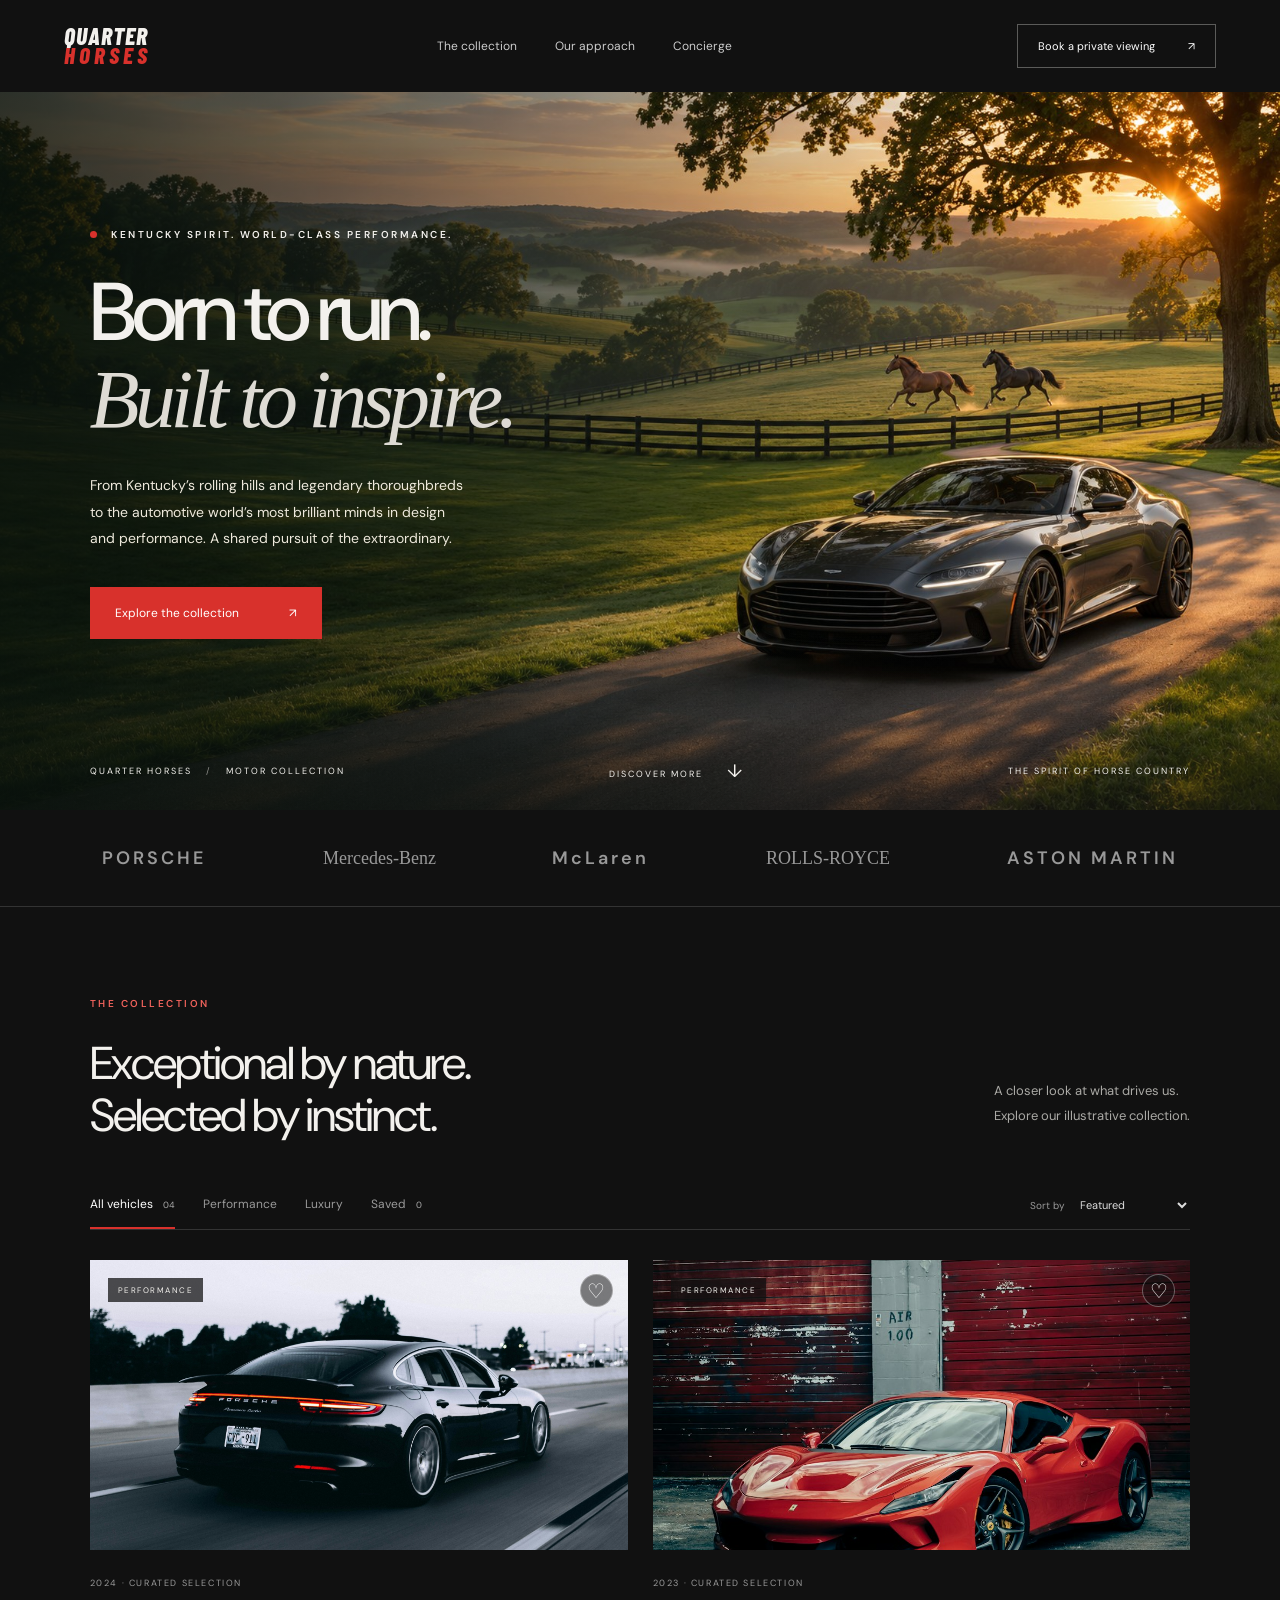
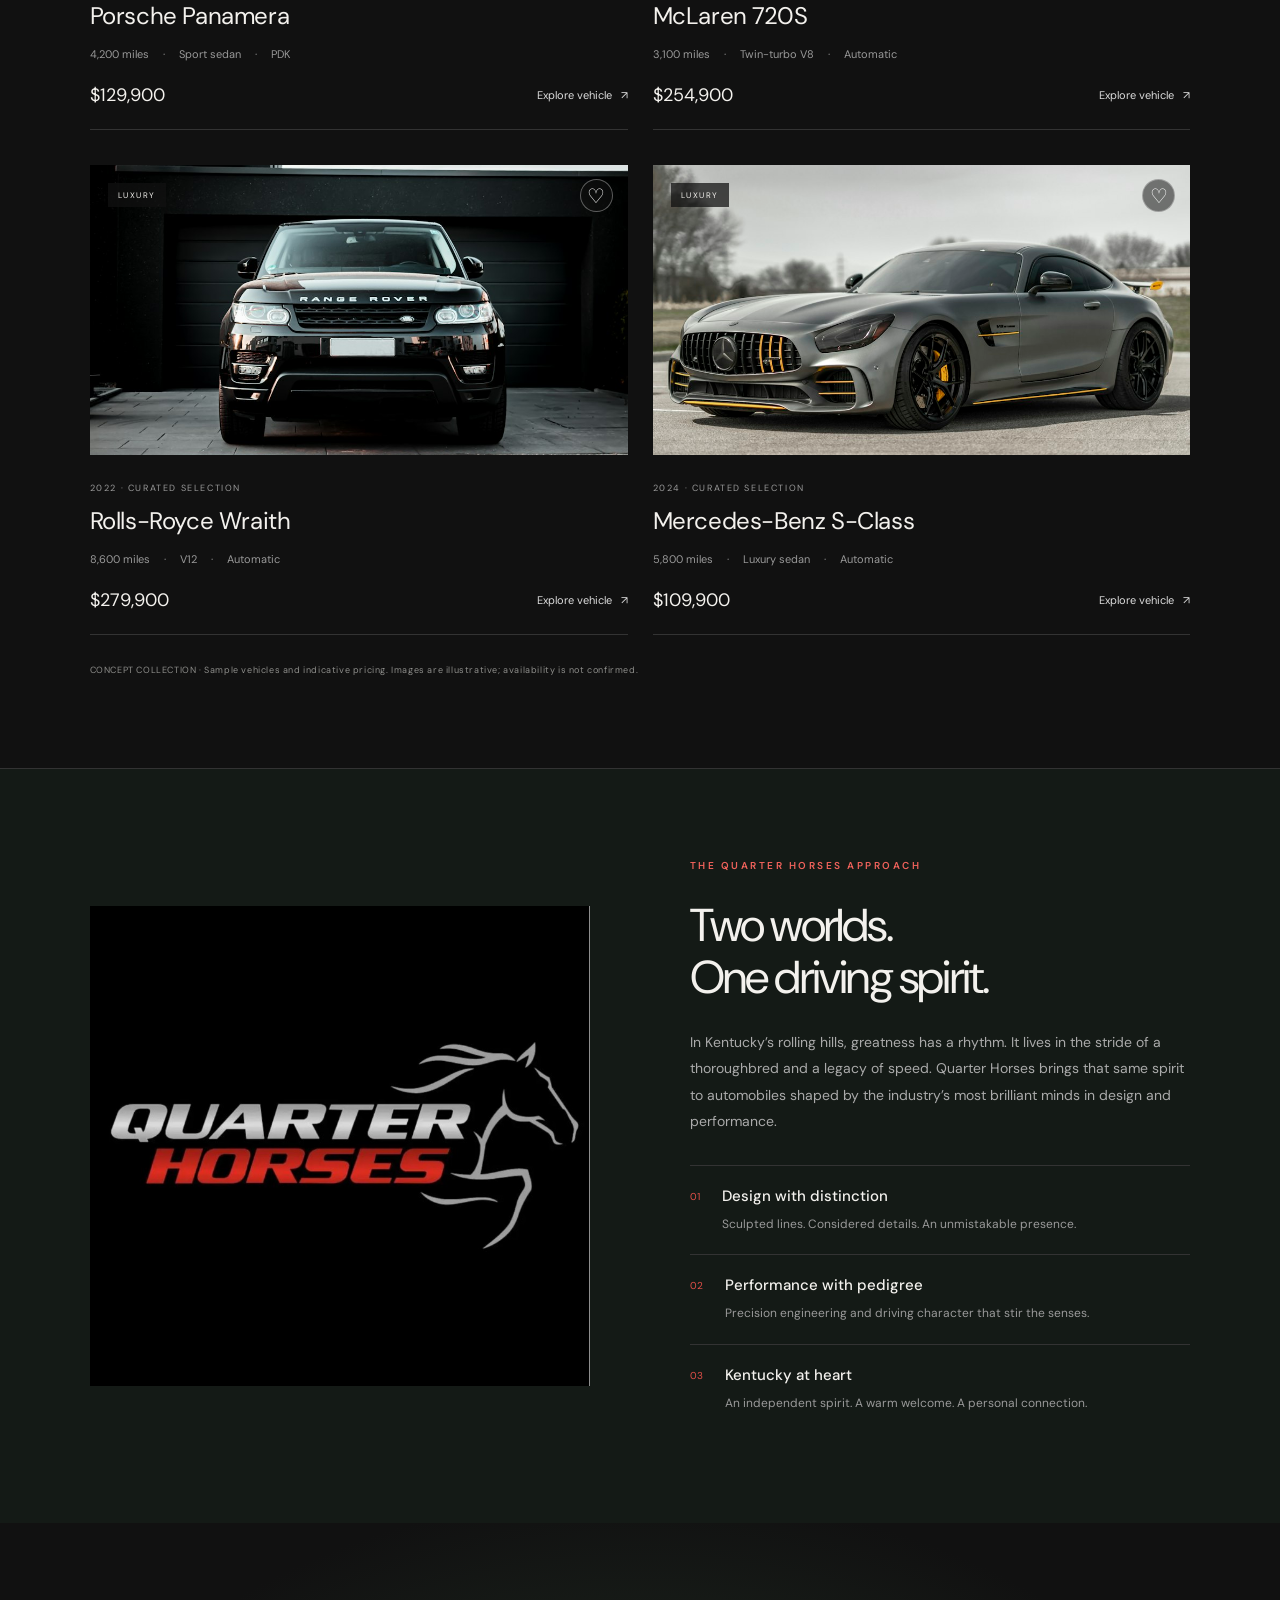
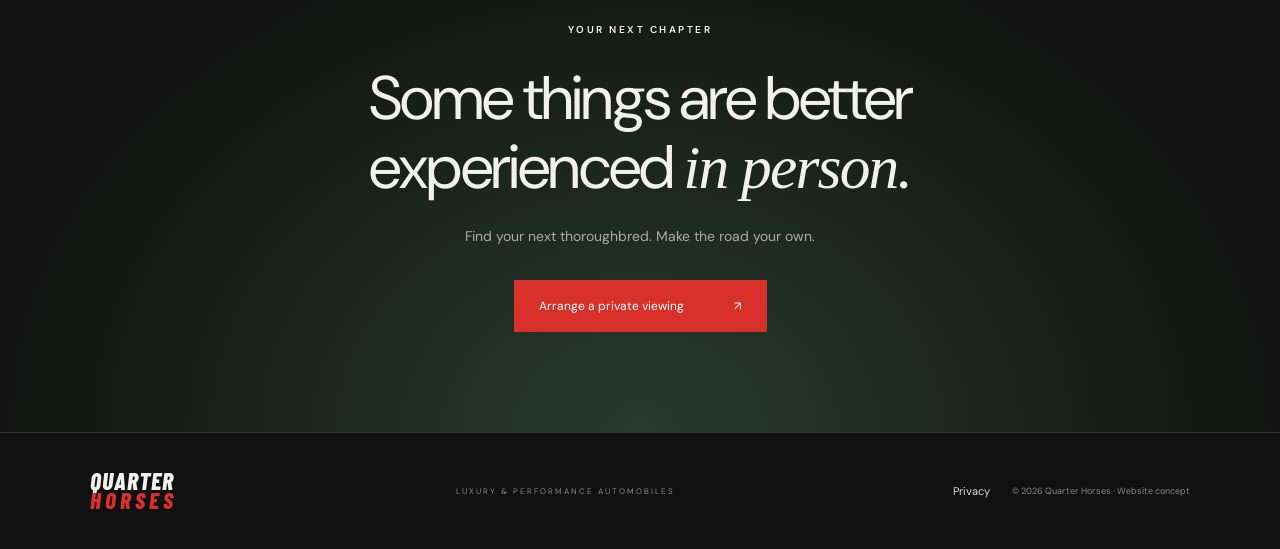
==== index.html @ e4b76f77 "Publish Kentucky-inspired Quarter Horses website" ====
<!doctype html><html lang="en"><head><meta charset="UTF-8"><meta name="viewport" content="width=device-width,initial-scale=1"><meta name="description" content="Quarter Horses. Kentucky spirit meets brilliant automotive design and performance."><meta name="theme-color" content="#111111"><title>Quarter Horses | Luxury & Performance</title><link rel="stylesheet" href="style.css"><script src="app.js" defer></script></head><body>
<header><a class="wordmark" href="#" aria-label="Quarter Horses home">QUARTER<span>HORSES</span></a><nav aria-label="Main navigation"><a href="#collection">The collection</a><a href="#difference">Our approach</a><a href="#concierge">Concierge</a></nav><button class="outline" data-inquire="Private appointment">Book a private viewing <span>↗</span></button></header>
<main><section class="hero"><img class="hero-image" src="kentucky-hero.jpg" alt="Thoroughbreds running through Kentucky rolling hills beside a performance grand tourer at sunset" fetchpriority="high"><div class="hero-shade"></div><div class="hero-content"><p class="eyebrow"><i></i> KENTUCKY SPIRIT. WORLD-CLASS PERFORMANCE.</p><h1>Born to run.<br><em>Built to inspire.</em></h1><p class="intro">From Kentucky’s rolling hills and legendary thoroughbreds<br>to the automotive world’s most brilliant minds in design<br>and performance. A shared pursuit of the extraordinary.</p><a class="button" href="#collection">Explore the collection <span>↗</span></a></div><div class="hero-bottom"><span>QUARTER HORSES <b> / </b> MOTOR COLLECTION</span><a href="#collection">DISCOVER MORE <span>↓</span></a><span>THE SPIRIT OF HORSE COUNTRY</span></div></section>
<div class="marques" aria-label="Featured marques"><span>PORSCHE</span><span class="serif">Mercedes-Benz</span><span>McLaren</span><span class="serif">ROLLS-ROYCE</span><span>ASTON MARTIN</span></div>
<section class="collection section" id="collection"><div class="section-heading"><div><p class="eyebrow red">THE COLLECTION</p><h2>Exceptional by nature.<br>Selected by instinct.</h2></div><p>A closer look at what drives us.<br>Explore our illustrative collection.</p></div><div class="collection-tools"><div class="filters" role="group" aria-label="Filter collection"><button class="active" data-filter="All">All vehicles <small>04</small></button><button data-filter="Performance">Performance</button><button data-filter="Luxury">Luxury</button><button data-filter="Saved">Saved <small id="savedCount">0</small></button></div><label class="sort">Sort by <select id="sort" aria-label="Sort vehicles"><option value="featured">Featured</option><option value="low">Price: low to high</option><option value="high">Price: high to low</option></select></label></div><div id="cars" class="cars"></div><p class="demo-note">CONCEPT COLLECTION · Sample vehicles and indicative pricing. Images are illustrative; availability is not confirmed.</p></section>
<section class="difference section" id="difference"><div class="brand-photo"><img src="brand.jpg" alt="Quarter Horses silver and red horse logo"></div><div class="difference-copy"><p class="eyebrow red">THE QUARTER HORSES APPROACH</p><h2>Two worlds.<br>One driving spirit.</h2><p>In Kentucky’s rolling hills, greatness has a rhythm. It lives in the stride of a thoroughbred and a legacy of speed. Quarter Horses brings that same spirit to automobiles shaped by the industry’s most brilliant minds in design and performance.</p><div class="approach-row"><span>01</span><div><h3>Design with distinction</h3><p>Sculpted lines. Considered details. An unmistakable presence.</p></div></div><div class="approach-row"><span>02</span><div><h3>Performance with pedigree</h3><p>Precision engineering and driving character that stir the senses.</p></div></div><div class="approach-row"><span>03</span><div><h3>Kentucky at heart</h3><p>An independent spirit. A warm welcome. A personal connection.</p></div></div></div></section>
<section class="concierge section" id="concierge"><p class="eyebrow">YOUR NEXT CHAPTER</p><h2>Some things are better<br>experienced <em>in person.</em></h2><p>Find your next thoroughbred. Make the road your own.</p><button class="button" data-inquire="Private appointment">Arrange a private viewing <span>↗</span></button></section></main><footer><a class="wordmark" href="#">QUARTER<span>HORSES</span></a><p>LUXURY & PERFORMANCE AUTOMOBILES</p><div><button class="text-button" id="privacy">Privacy</button><span>© 2026 Quarter Horses · Website concept</span></div></footer>
<dialog id="detail"><button class="close" aria-label="Close dialog">×</button><div id="detailContent"></div></dialog><dialog id="inquiry"><button class="close" aria-label="Close dialog">×</button><p class="eyebrow red">PRIVATE VIEWING</p><h2>Your next move.</h2><p id="inquiryVehicle"></p><p>This concept is ready for a dealer’s booking system. No appointment is booked or information sent.</p><form id="inquiryForm"><label>Preferred experience<select id="experience"><option>Private showroom viewing</option><option>Vehicle video walkthrough</option><option>Vehicle sourcing conversation</option></select></label><label>Your preferred day<input type="date" id="day" required></label><label>What matters to you?<textarea id="notes" maxlength="1000" placeholder="Your ideal vehicle, features or questions"></textarea></label><button class="button" type="submit">Download viewing request <span>↓</span></button><p class="fineprint">A request file downloads to your device. Nothing is submitted or stored by this site.</p><p id="requestStatus" role="status"></p></form></dialog><dialog id="privacyDialog"><button class="close" aria-label="Close dialog">×</button><p class="eyebrow red">PRIVACY</p><h2>Designed with care.</h2><p>This demonstration has no analytics, advertising cookies, or customer database. Shortlisted vehicles stay in this tab’s memory and reset when you reload.</p><p>Viewing requests are created on your device. They are not transmitted. Hosting providers may process standard connection and security logs.</p><p>A dealer-specific privacy notice and secure booking integration are required before accepting live customer inquiries.</p></dialog>
</body></html>
---- style.css ----
@import url('https://fonts.googleapis.com/css2?family=Barlow+Condensed:wght@600;700;800&family=DM+Sans:wght@400;500;600;700&display=swap');
:root{--bg:#111111;--panel:#191919;--muted:#aaa9a5;--line:#333;--red:#d8312c}*{box-sizing:border-box}html{scroll-behavior:smooth;scroll-padding-top:85px}body{margin:0;background:var(--bg);color:#f3f1ed;font:14px 'DM Sans',Arial,sans-serif}button,input,select,textarea{font:inherit}button,a,select{ -webkit-tap-highlight-color:transparent}a{color:inherit;text-decoration:none}button{cursor:pointer}button:focus-visible,a:focus-visible,input:focus-visible,select:focus-visible,textarea:focus-visible{outline:2px solid #ff6b63;outline-offset:5px}header{height:92px;display:flex;align-items:center;justify-content:space-between;padding:0 5%;background:#111;gap:24px}.wordmark{font-family:'Barlow Condensed',sans-serif;font-size:24px;font-weight:800;font-style:italic;line-height:.85;letter-spacing:1px;display:block}.wordmark span{display:block;color:var(--red);letter-spacing:4px;font-size:23px}nav{display:flex;gap:38px;color:#ccc;font-size:12px}nav a:hover{color:white}.outline{border:1px solid #5b5b59;color:#fff;background:none;padding:14px 20px;font-size:11px}.outline span{margin-left:30px}.hero{min-height:660px;height:calc(90vh - 92px);max-height:950px;position:relative;display:flex;align-items:center}.hero-image,.hero-shade{position:absolute;width:100%;height:100%;object-fit:cover}.hero-image{object-position:center 57%}.hero-shade{background:linear-gradient(90deg,rgba(0,0,0,.82),rgba(0,0,0,.22) 65%),linear-gradient(0deg,#1119,transparent 35%)}.hero-content{position:relative;padding:0 7%;margin-bottom:35px}.eyebrow{font-size:10px;font-weight:600;letter-spacing:2.5px;margin:0 0 28px}.eyebrow i{display:inline-block;background:var(--red);width:7px;height:7px;border-radius:50%;margin-right:10px}h1{font-size:clamp(52px,6.4vw,100px);letter-spacing:-5px;line-height:1.06;font-weight:500;margin:0 0 28px}em{font-family:Georgia,serif;font-weight:400}h1 em{color:#dedbd4}.intro{color:#d0d0cc;font-size:14px;line-height:1.9;margin-bottom:35px}.button{display:inline-flex;align-items:center;justify-content:space-between;gap:50px;border:0;background:var(--red);color:white;padding:18px 25px;font-size:12px;transition:background .2s,transform .2s}.button:hover{background:#b82521;transform:translateY(-2px)}.hero-bottom{position:absolute;bottom:27px;left:7%;right:7%;display:flex;justify-content:space-between;align-items:center;font-size:9px;letter-spacing:2px}.hero-bottom b{font-weight:400;color:#92928e;margin:0 10px}.hero-bottom a span{margin-left:20px;font-size:18px}.marques{display:flex;justify-content:space-between;align-items:center;gap:22px;padding:36px 8%;border-bottom:1px solid var(--line);color:#999;font-size:18px;font-weight:600;letter-spacing:3px}.serif{font-family:Georgia,serif;font-weight:400;letter-spacing:0}.section{padding:90px 7%}.section-heading{display:flex;justify-content:space-between;align-items:end;margin-bottom:40px}.red{color:#ef625b}h2{font-size:clamp(34px,3.6vw,52px);font-weight:400;line-height:1.12;letter-spacing:-1.8px;margin:0}.section-heading>p{font-size:13px;line-height:1.9;color:var(--muted)}.collection-tools{border-bottom:1px solid var(--line);display:flex;justify-content:space-between;align-items:center;margin-bottom:30px}.filters{display:flex;gap:28px}.filters button{color:#999;background:none;border:0;border-bottom:2px solid transparent;padding:15px 0;font-size:12px}.filters button.active{color:#fff;border-bottom-color:var(--red)}small{font-size:9px;margin-left:7px;color:#aaa}.sort{font-size:10px;color:#999}.sort select{border:0;color:#ddd;background:#111;padding:8px;font-size:11px}.cars{display:grid;grid-template-columns:repeat(2,1fr);gap:35px 25px}.car-image{position:relative;height:290px;overflow:hidden;background:#222}.car-image img{width:100%;height:100%;object-fit:cover;transition:transform .6s}.car:hover img{transform:scale(1.04)}.tag{position:absolute;top:18px;left:18px;background:#111b;padding:7px 10px;font-size:8px;letter-spacing:1.5px}.save{position:absolute;right:15px;top:14px;border:1px solid #fff5;border-radius:50%;background:#1118;color:#fff;width:33px;height:33px;font-size:20px}.save.saved{color:#ff625c}.car-info{padding:22px 0;border-bottom:1px solid var(--line)}.car-info .year{color:#999;font-size:9px;letter-spacing:1.6px}.car h3{font-size:24px;font-weight:400;margin:10px 0 16px;letter-spacing:-.4px}.car-meta{display:flex;gap:14px;color:#999;font-size:11px}.car-bottom{display:flex;justify-content:space-between;align-items:center;margin-top:22px}.price{font-size:18px}.text-button{color:#ddd;background:none;border:0;padding:0;font-size:11px}.text-button:hover{color:#ef625b}.demo-note{font-size:9px;color:#8e8e8b;line-height:1.8;margin:27px 0 0;letter-spacing:.6px}.difference{border-top:1px solid var(--line);display:grid;grid-template-columns:1fr 1fr;gap:9%;align-items:center;background:#151515}.brand-photo{height:480px;position:relative;overflow:hidden;background:#000}.brand-photo img{position:absolute;width:100%;height:auto;top:50%;transform:translateY(-54%)}.difference-copy>p:not(.eyebrow){color:#aaa;line-height:1.9;margin:25px 0 30px}.approach-row{display:flex;border-top:1px solid var(--line);padding:20px 0;gap:22px}.approach-row>span{color:#e55049;font-size:10px;margin-top:4px}.approach-row h3{margin:0 0 8px;font-size:15px;font-weight:500}.approach-row p{margin:0;color:#999;font-size:12px}.concierge{text-align:center;background:radial-gradient(ellipse at bottom,#34201e,#111 70%);padding-top:100px;padding-bottom:100px}.concierge h2{font-size:clamp(40px,4.8vw,70px)}.concierge>p:not(.eyebrow){color:#aaa;margin:25px 0 35px}footer{padding:38px 7%;border-top:1px solid var(--line);display:flex;align-items:center;justify-content:space-between;gap:25px}footer>p{font-size:8px;letter-spacing:2px;color:#888}footer>div{display:flex;gap:22px;align-items:center;font-size:9px;color:#888}dialog{background:#181818;color:#eee;border:1px solid #444;padding:45px;width:min(600px,92vw);max-height:90vh}dialog::backdrop{background:#000b;backdrop-filter:blur(6px)}dialog .close{position:absolute;right:15px;top:10px;font-size:28px;background:none;color:#ddd;border:0}dialog p{color:#aaa;line-height:1.7}dialog img{width:100%;max-height:260px;object-fit:cover;margin-bottom:20px}dialog h2{font-size:35px}form label{display:block;font-size:12px;margin:20px 0}form input,form select,textarea{display:block;width:100%;background:#242424;color:#eee;border:1px solid #444;margin-top:8px;padding:12px;color-scheme:dark}textarea{min-height:85px;resize:vertical}.fineprint{font-size:10px}.empty{padding:50px 0;color:#aaa}#requestStatus{color:#f0c2bb;font-size:12px}@media(min-width:1600px){.car-image{height:370px}}@media(max-width:800px){header{height:78px;padding:0 6%}nav{gap:18px}header .outline{display:none}.hero{height:720px;min-height:0}.hero-image{object-position:60% center}.hero-shade{background:linear-gradient(90deg,#000b,#0002),linear-gradient(0deg,#1118,transparent)}h1{letter-spacing:-2.5px}.hero-content{padding:0 6%}.hero-bottom{left:6%;right:6%}.hero-bottom>a{display:none}.marques{padding:28px 6%;flex-wrap:wrap;justify-content:center;font-size:12px;gap:25px}.section{padding:65px 6%}.section-heading{display:block}.section-heading>p{margin-top:20px}.collection-tools{display:block}.filters{gap:25px}.sort{display:block;padding:10px 0}.car-image{height:210px}.car h3{font-size:20px}.car-meta{font-size:9px;gap:9px}.difference{gap:30px}.brand-photo{height:360px}.difference-copy h2{font-size:32px}footer{flex-wrap:wrap}.hero-bottom{font-size:7px}}@media(max-width:540px){nav{font-size:10px;gap:16px}nav a:nth-child(2){display:none}.hero{height:650px}.hero-content{margin-bottom:65px}h1{font-size:56px}.eyebrow{font-size:8px;letter-spacing:1.8px}.intro{font-size:12px}.hero-bottom>span:last-child{display:none}.cars{grid-template-columns:1fr}.car-image{height:250px}.difference{grid-template-columns:1fr}.brand-photo{height:270px}.difference-copy{padding-top:10px}.filters{gap:20px}.filters button{font-size:10px}.concierge h2{font-size:40px}footer>div{width:100%;justify-content:space-between}dialog{padding:40px 23px}.section-heading h2{font-size:36px}}@media(prefers-reduced-motion:reduce){html{scroll-behavior:auto}*{transition:none!important}}

/* Kentucky horse-country campaign */
.hero-image{object-position:center center}.hero-shade{background:linear-gradient(90deg,rgba(8,18,12,.76),rgba(8,18,12,.34) 44%,transparent 75%),linear-gradient(0deg,#111a,transparent 25%)}.intro{color:#eee9dc;max-width:530px}.difference{background:#141a16}.concierge{background:radial-gradient(ellipse at bottom,#283b2b,#111 75%)}.approach-row p{line-height:1.7}@media(max-width:800px){.hero-image{object-position:64% center}.hero-shade{background:linear-gradient(90deg,#08120cbb,#08120c33),linear-gradient(0deg,#1119,transparent)}}@media(max-width:540px){.hero{height:740px;align-items:flex-start}.hero-content{padding-top:75px;margin-bottom:0}.hero-image{object-position:67% center}.hero-shade{background:linear-gradient(180deg,#08120cbf,rgba(8,18,12,.45) 46%,transparent 78%,#111b)}.intro{max-width:330px}.intro br{display:none}h1{font-size:53px}}
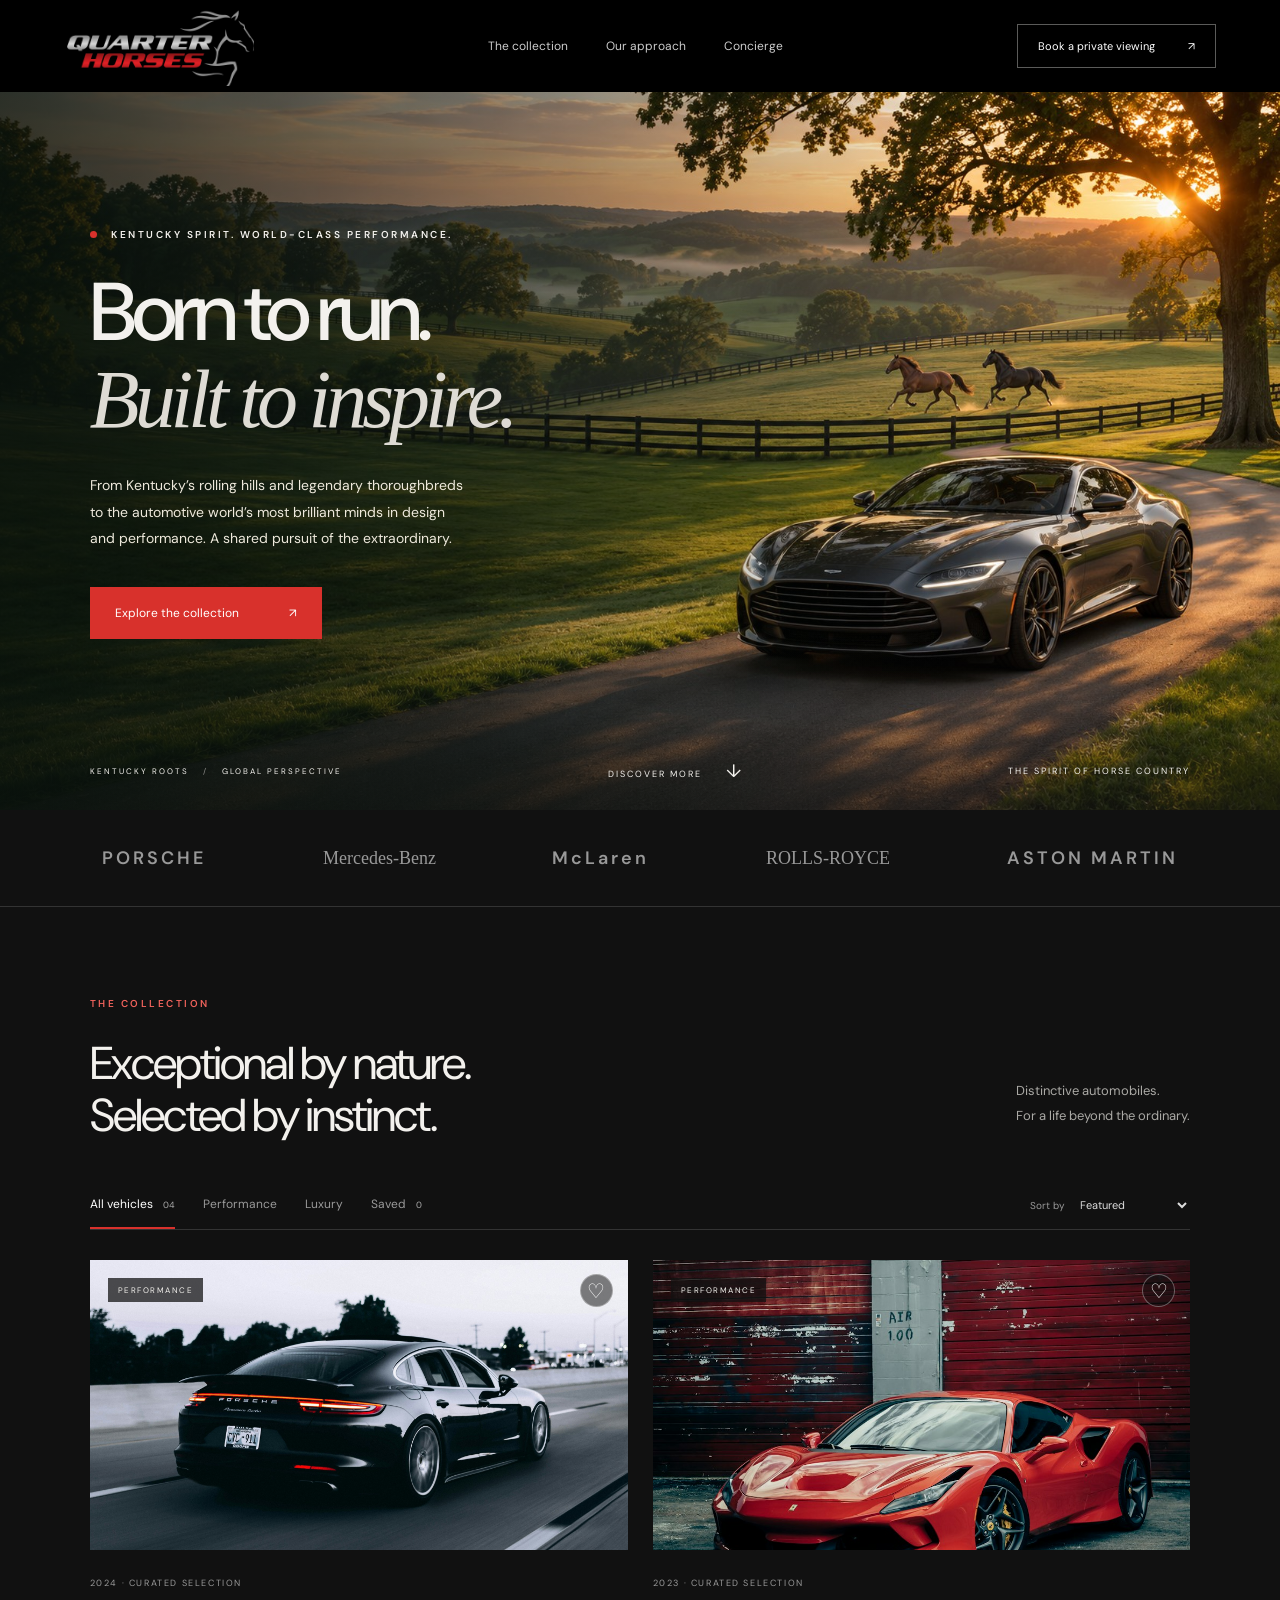
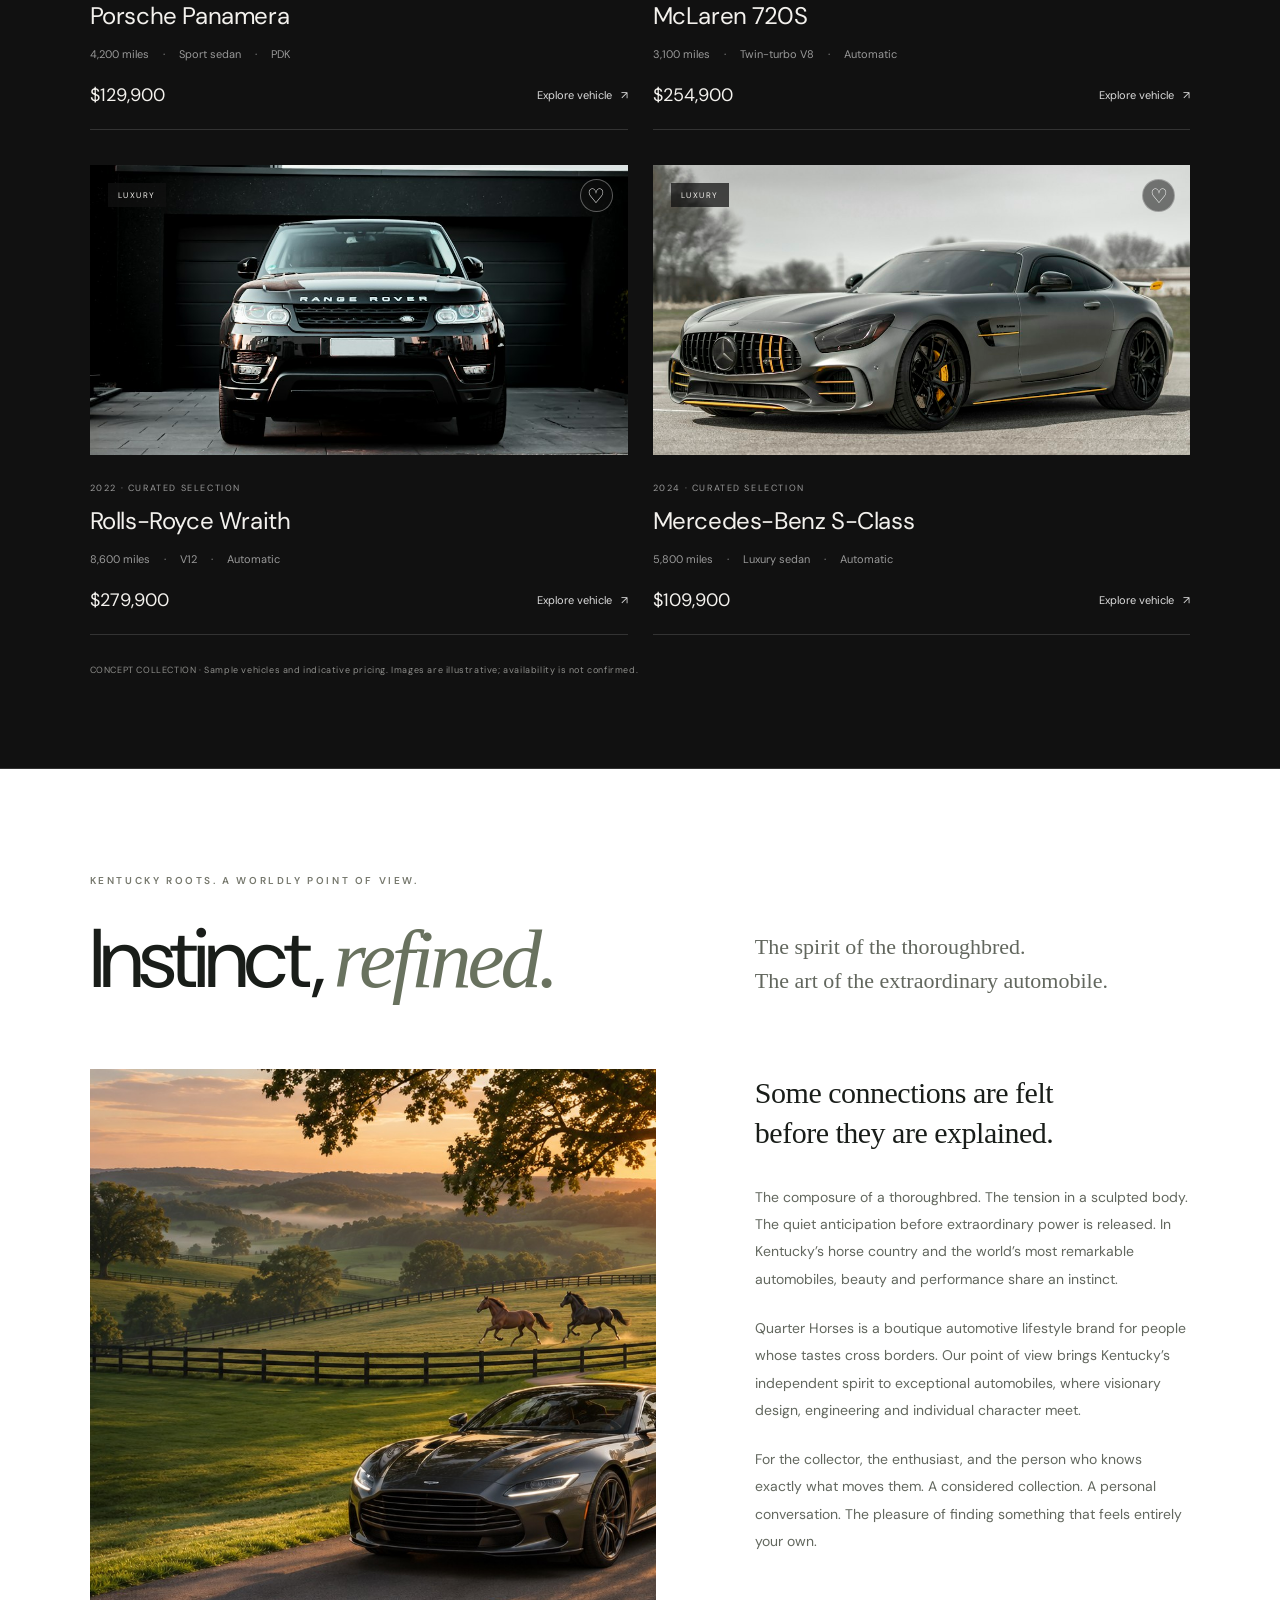
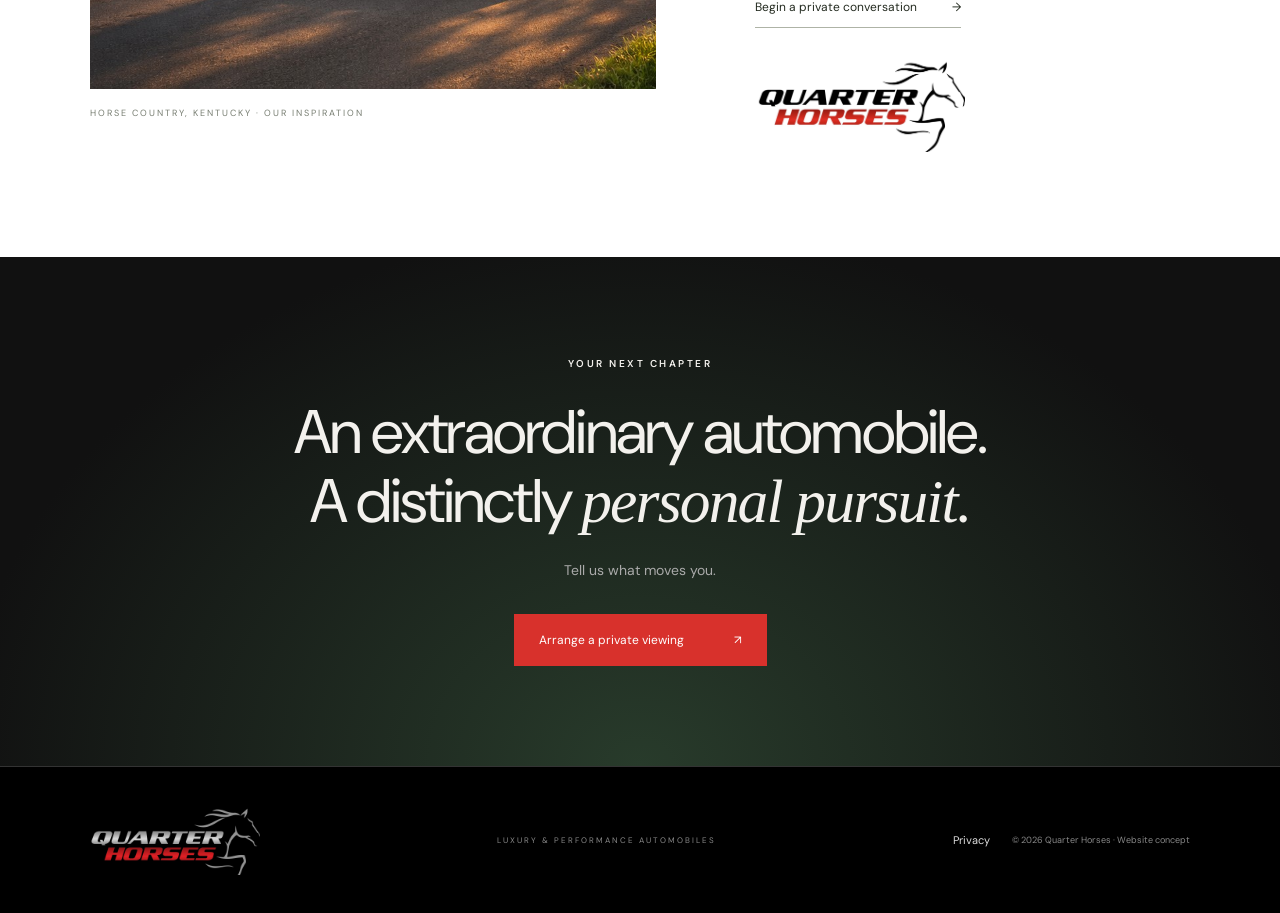
==== commit ed28b542: "Apply official horse silhouette logos and editorial luxury brand story" ====
--- a/index.html
+++ b/index.html
@@ -1,9 +1,9 @@
 <!doctype html><html lang="en"><head><meta charset="UTF-8"><meta name="viewport" content="width=device-width,initial-scale=1"><meta name="description" content="Quarter Horses. Kentucky spirit meets brilliant automotive design and performance."><meta name="theme-color" content="#111111"><title>Quarter Horses | Luxury & Performance</title><link rel="stylesheet" href="style.css"><script src="app.js" defer></script></head><body>
-<header><a class="wordmark" href="#" aria-label="Quarter Horses home">QUARTER<span>HORSES</span></a><nav aria-label="Main navigation"><a href="#collection">The collection</a><a href="#difference">Our approach</a><a href="#concierge">Concierge</a></nav><button class="outline" data-inquire="Private appointment">Book a private viewing <span>↗</span></button></header>
-<main><section class="hero"><img class="hero-image" src="kentucky-hero.jpg" alt="Thoroughbreds running through Kentucky rolling hills beside a performance grand tourer at sunset" fetchpriority="high"><div class="hero-shade"></div><div class="hero-content"><p class="eyebrow"><i></i> KENTUCKY SPIRIT. WORLD-CLASS PERFORMANCE.</p><h1>Born to run.<br><em>Built to inspire.</em></h1><p class="intro">From Kentucky’s rolling hills and legendary thoroughbreds<br>to the automotive world’s most brilliant minds in design<br>and performance. A shared pursuit of the extraordinary.</p><a class="button" href="#collection">Explore the collection <span>↗</span></a></div><div class="hero-bottom"><span>QUARTER HORSES <b> / </b> MOTOR COLLECTION</span><a href="#collection">DISCOVER MORE <span>↓</span></a><span>THE SPIRIT OF HORSE COUNTRY</span></div></section>
+<header><a class="wordmark" href="#" aria-label="Quarter Horses home"><img src="quarter-horses-dark.jpg" alt="Quarter Horses with horse silhouette" width="2048" height="1088"></a><nav aria-label="Main navigation"><a href="#collection">The collection</a><a href="#difference">Our approach</a><a href="#concierge">Concierge</a></nav><button class="outline" data-inquire="Private appointment">Book a private viewing <span>↗</span></button></header>
+<main><section class="hero"><img class="hero-image" src="kentucky-hero.jpg" alt="Thoroughbreds running through Kentucky rolling hills beside a performance grand tourer at sunset" fetchpriority="high"><div class="hero-shade"></div><div class="hero-content"><p class="eyebrow"><i></i> KENTUCKY SPIRIT. WORLD-CLASS PERFORMANCE.</p><h1>Born to run.<br><em>Built to inspire.</em></h1><p class="intro">From Kentucky’s rolling hills and legendary thoroughbreds<br>to the automotive world’s most brilliant minds in design<br>and performance. A shared pursuit of the extraordinary.</p><a class="button" href="#collection">Explore the collection <span>↗</span></a></div><div class="hero-bottom"><span>KENTUCKY ROOTS <b> / </b> GLOBAL PERSPECTIVE</span><a href="#collection">DISCOVER MORE <span>↓</span></a><span>THE SPIRIT OF HORSE COUNTRY</span></div></section>
 <div class="marques" aria-label="Featured marques"><span>PORSCHE</span><span class="serif">Mercedes-Benz</span><span>McLaren</span><span class="serif">ROLLS-ROYCE</span><span>ASTON MARTIN</span></div>
-<section class="collection section" id="collection"><div class="section-heading"><div><p class="eyebrow red">THE COLLECTION</p><h2>Exceptional by nature.<br>Selected by instinct.</h2></div><p>A closer look at what drives us.<br>Explore our illustrative collection.</p></div><div class="collection-tools"><div class="filters" role="group" aria-label="Filter collection"><button class="active" data-filter="All">All vehicles <small>04</small></button><button data-filter="Performance">Performance</button><button data-filter="Luxury">Luxury</button><button data-filter="Saved">Saved <small id="savedCount">0</small></button></div><label class="sort">Sort by <select id="sort" aria-label="Sort vehicles"><option value="featured">Featured</option><option value="low">Price: low to high</option><option value="high">Price: high to low</option></select></label></div><div id="cars" class="cars"></div><p class="demo-note">CONCEPT COLLECTION · Sample vehicles and indicative pricing. Images are illustrative; availability is not confirmed.</p></section>
-<section class="difference section" id="difference"><div class="brand-photo"><img src="brand.jpg" alt="Quarter Horses silver and red horse logo"></div><div class="difference-copy"><p class="eyebrow red">THE QUARTER HORSES APPROACH</p><h2>Two worlds.<br>One driving spirit.</h2><p>In Kentucky’s rolling hills, greatness has a rhythm. It lives in the stride of a thoroughbred and a legacy of speed. Quarter Horses brings that same spirit to automobiles shaped by the industry’s most brilliant minds in design and performance.</p><div class="approach-row"><span>01</span><div><h3>Design with distinction</h3><p>Sculpted lines. Considered details. An unmistakable presence.</p></div></div><div class="approach-row"><span>02</span><div><h3>Performance with pedigree</h3><p>Precision engineering and driving character that stir the senses.</p></div></div><div class="approach-row"><span>03</span><div><h3>Kentucky at heart</h3><p>An independent spirit. A warm welcome. A personal connection.</p></div></div></div></section>
-<section class="concierge section" id="concierge"><p class="eyebrow">YOUR NEXT CHAPTER</p><h2>Some things are better<br>experienced <em>in person.</em></h2><p>Find your next thoroughbred. Make the road your own.</p><button class="button" data-inquire="Private appointment">Arrange a private viewing <span>↗</span></button></section></main><footer><a class="wordmark" href="#">QUARTER<span>HORSES</span></a><p>LUXURY & PERFORMANCE AUTOMOBILES</p><div><button class="text-button" id="privacy">Privacy</button><span>© 2026 Quarter Horses · Website concept</span></div></footer>
+<section class="collection section" id="collection"><div class="section-heading"><div><p class="eyebrow red">THE COLLECTION</p><h2>Exceptional by nature.<br>Selected by instinct.</h2></div><p>Distinctive automobiles.<br>For a life beyond the ordinary.</p></div><div class="collection-tools"><div class="filters" role="group" aria-label="Filter collection"><button class="active" data-filter="All">All vehicles <small>04</small></button><button data-filter="Performance">Performance</button><button data-filter="Luxury">Luxury</button><button data-filter="Saved">Saved <small id="savedCount">0</small></button></div><label class="sort">Sort by <select id="sort" aria-label="Sort vehicles"><option value="featured">Featured</option><option value="low">Price: low to high</option><option value="high">Price: high to low</option></select></label></div><div id="cars" class="cars"></div><p class="demo-note">CONCEPT COLLECTION · Sample vehicles and indicative pricing. Images are illustrative; availability is not confirmed.</p></section>
+<section class="difference section" id="difference"><div class="heritage-heading"><p class="eyebrow">KENTUCKY ROOTS. A WORLDLY POINT OF VIEW.</p><h2>Instinct, <em>refined.</em></h2><p class="heritage-deck">The spirit of the thoroughbred.<br>The art of the extraordinary automobile.</p></div><div class="heritage-layout"><figure class="heritage-image"><img src="kentucky-hero.jpg" alt="Golden light over Kentucky horse country, thoroughbreds and a grand touring automobile" loading="lazy"><figcaption>HORSE COUNTRY, KENTUCKY · OUR INSPIRATION</figcaption></figure><div class="heritage-story"><p class="heritage-lead">Some connections are felt<br>before they are explained.</p><p>The composure of a thoroughbred. The tension in a sculpted body. The quiet anticipation before extraordinary power is released. In Kentucky’s horse country and the world’s most remarkable automobiles, beauty and performance share an instinct.</p><p>Quarter Horses is a boutique automotive lifestyle brand for people whose tastes cross borders. Our point of view brings Kentucky’s independent spirit to exceptional automobiles, where visionary design, engineering and individual character meet.</p><p>For the collector, the enthusiast, and the person who knows exactly what moves them. A considered collection. A personal conversation. The pleasure of finding something that feels entirely your own.</p><a class="heritage-link" href="#concierge">Begin a private conversation <span aria-hidden="true">&#8594;</span></a><div class="heritage-signature"><img src="quarter-horses-light.jpg" alt="Quarter Horses with horse silhouette" width="2048" height="1082" loading="lazy"></div></div></div></section>
+<section class="concierge section" id="concierge"><p class="eyebrow">YOUR NEXT CHAPTER</p><h2>An extraordinary automobile.<br>A distinctly <em>personal pursuit.</em></h2><p>Tell us what moves you.</p><button class="button" data-inquire="Private appointment">Arrange a private viewing <span>↗</span></button></section></main><footer><a class="wordmark" href="#"><img src="quarter-horses-dark.jpg" alt="Quarter Horses with horse silhouette" width="2048" height="1088"></a><p>LUXURY & PERFORMANCE AUTOMOBILES</p><div><button class="text-button" id="privacy">Privacy</button><span>© 2026 Quarter Horses · Website concept</span></div></footer>
 <dialog id="detail"><button class="close" aria-label="Close dialog">×</button><div id="detailContent"></div></dialog><dialog id="inquiry"><button class="close" aria-label="Close dialog">×</button><p class="eyebrow red">PRIVATE VIEWING</p><h2>Your next move.</h2><p id="inquiryVehicle"></p><p>This concept is ready for a dealer’s booking system. No appointment is booked or information sent.</p><form id="inquiryForm"><label>Preferred experience<select id="experience"><option>Private showroom viewing</option><option>Vehicle video walkthrough</option><option>Vehicle sourcing conversation</option></select></label><label>Your preferred day<input type="date" id="day" required></label><label>What matters to you?<textarea id="notes" maxlength="1000" placeholder="Your ideal vehicle, features or questions"></textarea></label><button class="button" type="submit">Download viewing request <span>↓</span></button><p class="fineprint">A request file downloads to your device. Nothing is submitted or stored by this site.</p><p id="requestStatus" role="status"></p></form></dialog><dialog id="privacyDialog"><button class="close" aria-label="Close dialog">×</button><p class="eyebrow red">PRIVACY</p><h2>Designed with care.</h2><p>This demonstration has no analytics, advertising cookies, or customer database. Shortlisted vehicles stay in this tab’s memory and reset when you reload.</p><p>Viewing requests are created on your device. They are not transmitted. Hosting providers may process standard connection and security logs.</p><p>A dealer-specific privacy notice and secure booking integration are required before accepting live customer inquiries.</p></dialog>
 </body></html>
--- a/style.css
+++ b/style.css
@@ -3,3 +3,6 @@
 
 /* Kentucky horse-country campaign */
 .hero-image{object-position:center center}.hero-shade{background:linear-gradient(90deg,rgba(8,18,12,.76),rgba(8,18,12,.34) 44%,transparent 75%),linear-gradient(0deg,#111a,transparent 25%)}.intro{color:#eee9dc;max-width:530px}.difference{background:#141a16}.concierge{background:radial-gradient(ellipse at bottom,#283b2b,#111 75%)}.approach-row p{line-height:1.7}@media(max-width:800px){.hero-image{object-position:64% center}.hero-shade{background:linear-gradient(90deg,#08120cbb,#08120c33),linear-gradient(0deg,#1119,transparent)}}@media(max-width:540px){.hero{height:740px;align-items:flex-start}.hero-content{padding-top:75px;margin-bottom:0}.hero-image{object-position:67% center}.hero-shade{background:linear-gradient(180deg,#08120cbf,rgba(8,18,12,.45) 46%,transparent 78%,#111b)}.intro{max-width:330px}.intro br{display:none}h1{font-size:53px}}
+
+/* Official silhouette identity and editorial brand story */
+header,footer{background:#000}.wordmark{width:190px;height:80px;overflow:hidden;flex-shrink:0;line-height:1;font-style:normal}.wordmark img{display:block;width:220px;max-width:none;height:auto;margin:-15px 0 0 -15px}.difference{display:block;background:#fff;color:#191d19;padding-top:105px;padding-bottom:105px}.heritage-heading{display:grid;grid-template-columns:1.3fr 1fr;column-gap:9%;align-items:end;margin-bottom:65px}.heritage-heading .eyebrow{grid-column:1/-1;color:#76786d;letter-spacing:2.6px}.heritage-heading h2{font-size:clamp(58px,6.5vw,96px);letter-spacing:-4px;line-height:1.05}.heritage-heading h2 em{color:#69725f}.heritage-deck{margin:0 0 6px;font:22px/1.55 Georgia,serif;color:#62675e}.heritage-layout{display:grid;grid-template-columns:1.3fr 1fr;gap:9%;align-items:start}.heritage-image{margin:0}.heritage-image>img{display:block;width:100%;height:620px;object-fit:cover;object-position:70% center}.heritage-image figcaption{font-size:9px;letter-spacing:2px;color:#777d71;margin-top:18px}.heritage-story{padding-top:4px}.heritage-lead{font:30px/1.35 Georgia,serif;margin:0 0 30px;letter-spacing:-.5px}.heritage-story>p:not(.heritage-lead){font-size:14px;line-height:1.95;color:#62675e;margin:0 0 22px}.heritage-link{display:inline-flex;gap:35px;align-items:center;border-bottom:1px solid #aeb3a6;padding:12px 0;font-size:12px;margin-top:10px;color:#242b20}.heritage-link:hover{color:#b52522;border-color:#b52522}.heritage-signature{width:210px;height:94px;overflow:hidden;margin-top:30px}.heritage-signature img{display:block;width:242px;height:auto;margin:-17px 0 0 -17px}footer .wordmark{width:170px;height:70px}footer .wordmark img{width:200px;margin-top:-14px}.hero-bottom>span:first-child{font-size:8px;letter-spacing:2px}@media(max-width:800px){.wordmark{width:160px;height:70px}.wordmark img{width:190px;margin-top:-13px}.heritage-heading{gap:25px;margin-bottom:40px}.heritage-heading h2{font-size:60px;letter-spacing:-2px}.heritage-deck{font-size:18px}.heritage-layout{gap:7%}.heritage-image>img{height:610px}.heritage-lead{font-size:25px}.heritage-story>p:not(.heritage-lead){font-size:13px}}@media(max-width:600px){.heritage-heading,.heritage-layout{grid-template-columns:1fr}.heritage-heading{gap:0}.heritage-heading h2{font-size:62px;margin-bottom:25px}.heritage-deck{font-size:20px}.heritage-image>img{height:380px}.heritage-story{padding-top:40px}.heritage-lead{font-size:30px}.heritage-story>p:not(.heritage-lead){font-size:14px}.heritage-signature{margin-top:30px}.difference{padding-top:65px;padding-bottom:65px}.concierge h2{font-size:35px}.wordmark{width:145px}.wordmark img{width:175px;margin-top:-9px}header{gap:15px}}
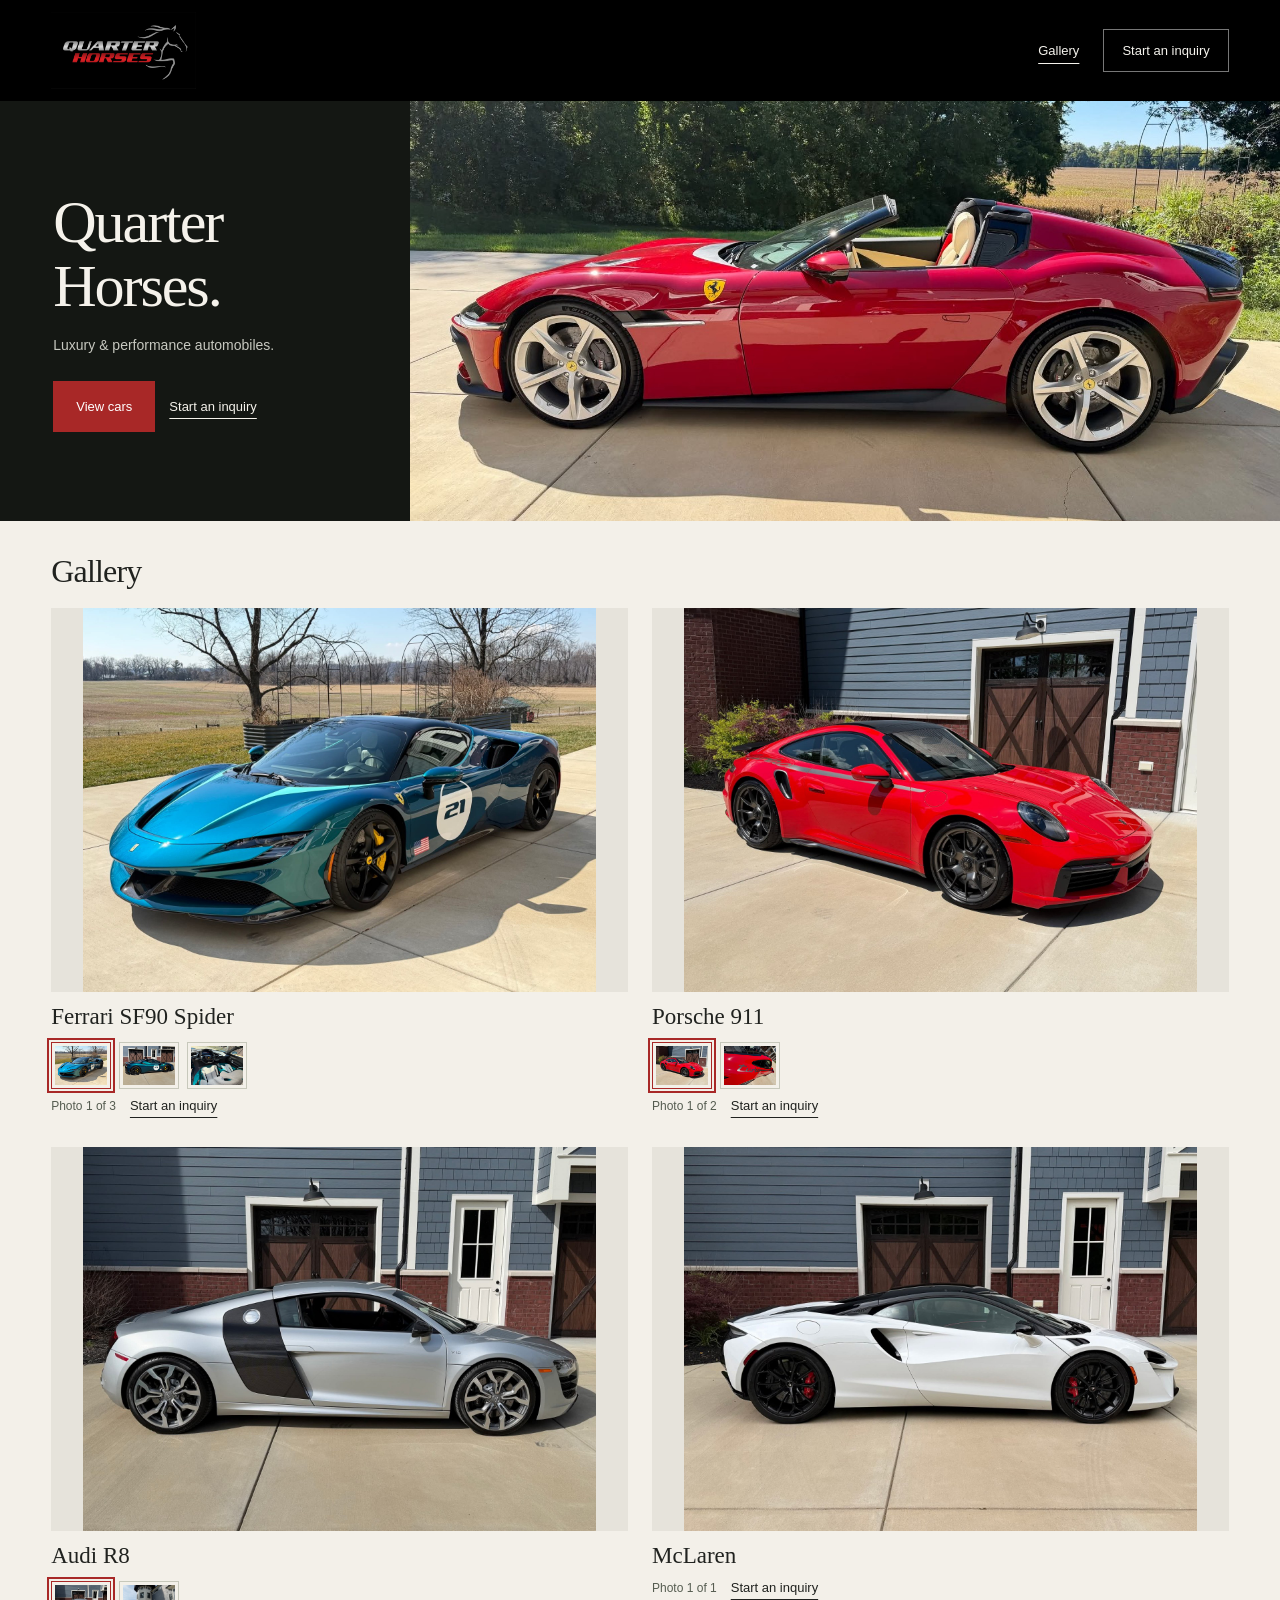
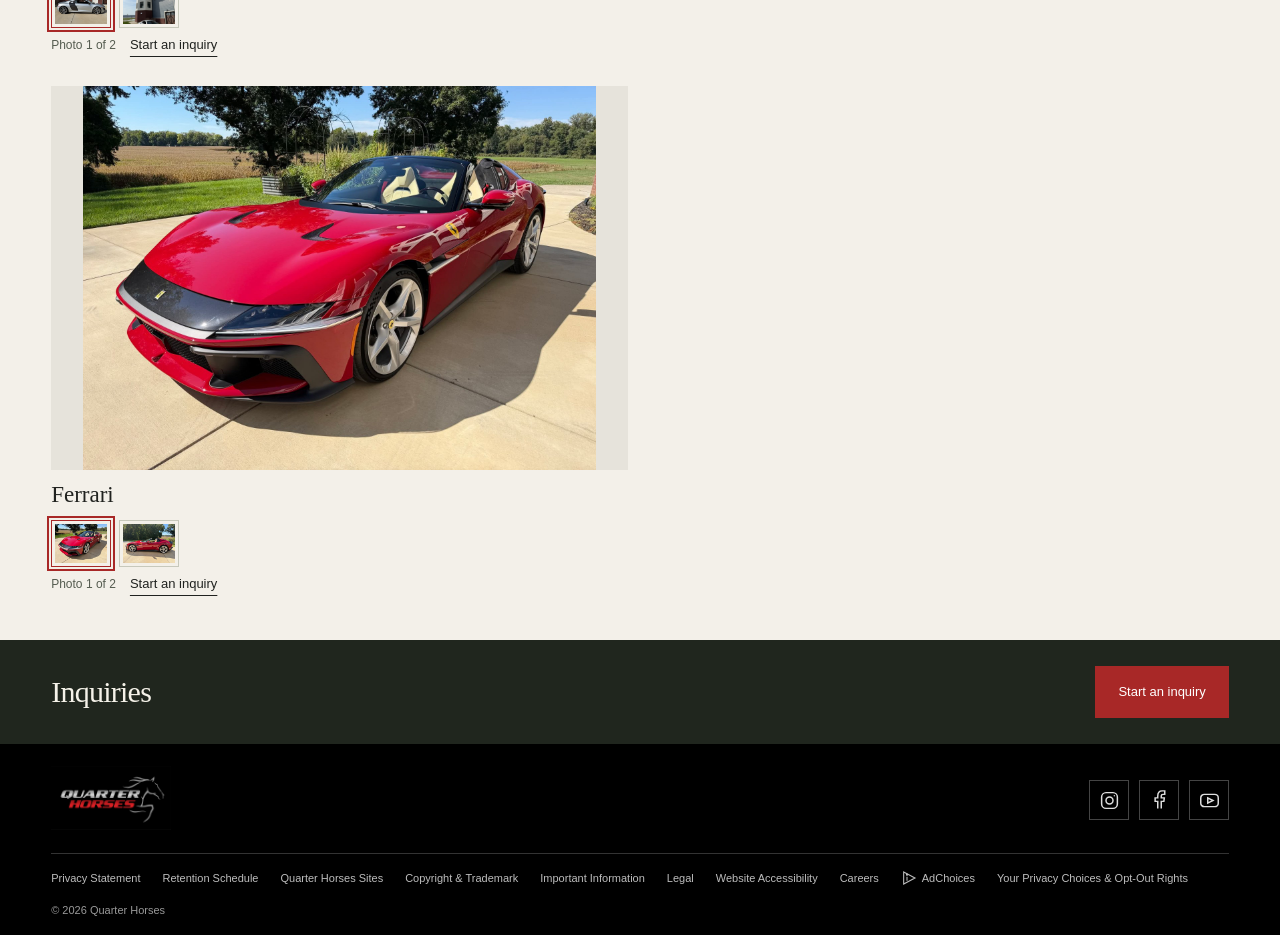
==== commit f3ce4d05: "Update Quarter Horses with customer gallery and compact design Replace the homepage with the latest " ====
--- a/index.html
+++ b/index.html
@@ -1,9 +1 @@
-<!doctype html><html lang="en"><head><meta charset="UTF-8"><meta name="viewport" content="width=device-width,initial-scale=1"><meta name="description" content="Quarter Horses. Kentucky spirit meets brilliant automotive design and performance."><meta name="theme-color" content="#111111"><title>Quarter Horses | Luxury & Performance</title><link rel="stylesheet" href="style.css"><script src="app.js" defer></script></head><body>
-<header><a class="wordmark" href="#" aria-label="Quarter Horses home"><img src="quarter-horses-dark.jpg" alt="Quarter Horses with horse silhouette" width="2048" height="1088"></a><nav aria-label="Main navigation"><a href="#collection">The collection</a><a href="#difference">Our approach</a><a href="#concierge">Concierge</a></nav><button class="outline" data-inquire="Private appointment">Book a private viewing <span>↗</span></button></header>
-<main><section class="hero"><img class="hero-image" src="kentucky-hero.jpg" alt="Thoroughbreds running through Kentucky rolling hills beside a performance grand tourer at sunset" fetchpriority="high"><div class="hero-shade"></div><div class="hero-content"><p class="eyebrow"><i></i> KENTUCKY SPIRIT. WORLD-CLASS PERFORMANCE.</p><h1>Born to run.<br><em>Built to inspire.</em></h1><p class="intro">From Kentucky’s rolling hills and legendary thoroughbreds<br>to the automotive world’s most brilliant minds in design<br>and performance. A shared pursuit of the extraordinary.</p><a class="button" href="#collection">Explore the collection <span>↗</span></a></div><div class="hero-bottom"><span>KENTUCKY ROOTS <b> / </b> GLOBAL PERSPECTIVE</span><a href="#collection">DISCOVER MORE <span>↓</span></a><span>THE SPIRIT OF HORSE COUNTRY</span></div></section>
-<div class="marques" aria-label="Featured marques"><span>PORSCHE</span><span class="serif">Mercedes-Benz</span><span>McLaren</span><span class="serif">ROLLS-ROYCE</span><span>ASTON MARTIN</span></div>
-<section class="collection section" id="collection"><div class="section-heading"><div><p class="eyebrow red">THE COLLECTION</p><h2>Exceptional by nature.<br>Selected by instinct.</h2></div><p>Distinctive automobiles.<br>For a life beyond the ordinary.</p></div><div class="collection-tools"><div class="filters" role="group" aria-label="Filter collection"><button class="active" data-filter="All">All vehicles <small>04</small></button><button data-filter="Performance">Performance</button><button data-filter="Luxury">Luxury</button><button data-filter="Saved">Saved <small id="savedCount">0</small></button></div><label class="sort">Sort by <select id="sort" aria-label="Sort vehicles"><option value="featured">Featured</option><option value="low">Price: low to high</option><option value="high">Price: high to low</option></select></label></div><div id="cars" class="cars"></div><p class="demo-note">CONCEPT COLLECTION · Sample vehicles and indicative pricing. Images are illustrative; availability is not confirmed.</p></section>
-<section class="difference section" id="difference"><div class="heritage-heading"><p class="eyebrow">KENTUCKY ROOTS. A WORLDLY POINT OF VIEW.</p><h2>Instinct, <em>refined.</em></h2><p class="heritage-deck">The spirit of the thoroughbred.<br>The art of the extraordinary automobile.</p></div><div class="heritage-layout"><figure class="heritage-image"><img src="kentucky-hero.jpg" alt="Golden light over Kentucky horse country, thoroughbreds and a grand touring automobile" loading="lazy"><figcaption>HORSE COUNTRY, KENTUCKY · OUR INSPIRATION</figcaption></figure><div class="heritage-story"><p class="heritage-lead">Some connections are felt<br>before they are explained.</p><p>The composure of a thoroughbred. The tension in a sculpted body. The quiet anticipation before extraordinary power is released. In Kentucky’s horse country and the world’s most remarkable automobiles, beauty and performance share an instinct.</p><p>Quarter Horses is a boutique automotive lifestyle brand for people whose tastes cross borders. Our point of view brings Kentucky’s independent spirit to exceptional automobiles, where visionary design, engineering and individual character meet.</p><p>For the collector, the enthusiast, and the person who knows exactly what moves them. A considered collection. A personal conversation. The pleasure of finding something that feels entirely your own.</p><a class="heritage-link" href="#concierge">Begin a private conversation <span aria-hidden="true">&#8594;</span></a><div class="heritage-signature"><img src="quarter-horses-light.jpg" alt="Quarter Horses with horse silhouette" width="2048" height="1082" loading="lazy"></div></div></div></section>
-<section class="concierge section" id="concierge"><p class="eyebrow">YOUR NEXT CHAPTER</p><h2>An extraordinary automobile.<br>A distinctly <em>personal pursuit.</em></h2><p>Tell us what moves you.</p><button class="button" data-inquire="Private appointment">Arrange a private viewing <span>↗</span></button></section></main><footer><a class="wordmark" href="#"><img src="quarter-horses-dark.jpg" alt="Quarter Horses with horse silhouette" width="2048" height="1088"></a><p>LUXURY & PERFORMANCE AUTOMOBILES</p><div><button class="text-button" id="privacy">Privacy</button><span>© 2026 Quarter Horses · Website concept</span></div></footer>
-<dialog id="detail"><button class="close" aria-label="Close dialog">×</button><div id="detailContent"></div></dialog><dialog id="inquiry"><button class="close" aria-label="Close dialog">×</button><p class="eyebrow red">PRIVATE VIEWING</p><h2>Your next move.</h2><p id="inquiryVehicle"></p><p>This concept is ready for a dealer’s booking system. No appointment is booked or information sent.</p><form id="inquiryForm"><label>Preferred experience<select id="experience"><option>Private showroom viewing</option><option>Vehicle video walkthrough</option><option>Vehicle sourcing conversation</option></select></label><label>Your preferred day<input type="date" id="day" required></label><label>What matters to you?<textarea id="notes" maxlength="1000" placeholder="Your ideal vehicle, features or questions"></textarea></label><button class="button" type="submit">Download viewing request <span>↓</span></button><p class="fineprint">A request file downloads to your device. Nothing is submitted or stored by this site.</p><p id="requestStatus" role="status"></p></form></dialog><dialog id="privacyDialog"><button class="close" aria-label="Close dialog">×</button><p class="eyebrow red">PRIVACY</p><h2>Designed with care.</h2><p>This demonstration has no analytics, advertising cookies, or customer database. Shortlisted vehicles stay in this tab’s memory and reset when you reload.</p><p>Viewing requests are created on your device. They are not transmitted. Hosting providers may process standard connection and security logs.</p><p>A dealer-specific privacy notice and secure booking integration are required before accepting live customer inquiries.</p></dialog>
-</body></html>
+<!doctype html><html lang="en"><head><meta charset="utf-8"><meta name="viewport" content="width=device-width, initial-scale=1"><meta name="robots" content="noindex"><link rel="stylesheet" href="style.css"><title>Quarter Horses</title><meta name="description" content="Luxury and performance automobiles from Quarter Horses."></head><body><a class="skip" href="#main">Skip to content</a><header><a href="index.html" aria-label="Quarter Horses home"><img src="logo.jpg" alt="Quarter Horses horse silhouette logo"></a><nav aria-label="Main navigation"><a href="#gallery">Gallery</a><a class="outline" href="#contact">Start an inquiry</a></nav></header><main id="main"><section class="hero"><div class="hero-copy"><h1>Quarter <br>Horses.</h1><p>Luxury &amp; performance automobiles.</p><div class="actions"><a class="button" href="#gallery">View cars</a><a class="textlink" href="#contact">Start an inquiry</a></div></div><div class="hero-photo"><img src="customer-10.jpg" alt="Red Ferrari convertible in profile with trees and fields behind it"></div></section><section class="section" id="gallery"><div class="section-head"><div><h2>Gallery</h2></div></div><div class="gallery"><article class="customer-card"><button class="photo-open" aria-label="Enlarge Ferrari SF90 Spider photograph"><img src="customer-03.jpg" alt="Teal Ferrari viewed from the front quarter" loading="lazy"></button><div class="caption"><h3>Ferrari SF90 Spider</h3></div><div class="thumbs" aria-label="Ferrari SF90 Spider photo views"><button class="thumb" aria-label="Show Teal Ferrari viewed from the front quarter" data-src="customer-03.jpg" data-alt="Teal Ferrari viewed from the front quarter"><img src="customer-03.jpg" alt="" loading="lazy"></button><button class="thumb" aria-label="Show Teal Ferrari side profile with number 21 livery" data-src="customer-01.jpg" data-alt="Teal Ferrari side profile with number 21 livery"><img src="customer-01.jpg" alt="" loading="lazy"></button><button class="thumb" aria-label="Show Ferrari SF90 Spider cockpit and contrasting seats" data-src="customer-02.jpg" data-alt="Ferrari SF90 Spider cockpit and contrasting seats"><img src="customer-02.jpg" alt="" loading="lazy"></button></div></article><article class="customer-card"><button class="photo-open" aria-label="Enlarge Porsche 911 photograph"><img src="customer-06.jpg" alt="Red Porsche 911 in front of carriage-style garage doors" loading="lazy"></button><div class="caption"><h3>Porsche 911</h3></div><div class="thumbs" aria-label="Porsche 911 photo views"><button class="thumb" aria-label="Show Red Porsche 911 in front of carriage-style garage doors" data-src="customer-06.jpg" data-alt="Red Porsche 911 in front of carriage-style garage doors"><img src="customer-06.jpg" alt="" loading="lazy"></button><button class="thumb" aria-label="Show Porsche turbo script and bodywork detail" data-src="customer-08.jpg" data-alt="Porsche turbo script and bodywork detail"><img src="customer-08.jpg" alt="" loading="lazy"></button></div></article><article class="customer-card"><button class="photo-open" aria-label="Enlarge Audi R8 photograph"><img src="customer-05.jpg" alt="Silver Audi R8 in profile" loading="lazy"></button><div class="caption"><h3>Audi R8</h3></div><div class="thumbs" aria-label="Audi R8 photo views"><button class="thumb" aria-label="Show Silver Audi R8 in profile" data-src="customer-05.jpg" data-alt="Silver Audi R8 in profile"><img src="customer-05.jpg" alt="" loading="lazy"></button><button class="thumb" aria-label="Show Silver Audi R8 beneath a distinctive tower" data-src="customer-04.jpg" data-alt="Silver Audi R8 beneath a distinctive tower"><img src="customer-04.jpg" alt="" loading="lazy"></button></div></article><article class="customer-card"><button class="photo-open" aria-label="Enlarge McLaren photograph"><img src="customer-07.jpg" alt="White McLaren in profile" loading="lazy"></button><div class="caption"><h3>McLaren</h3></div></article><article class="customer-card"><button class="photo-open" aria-label="Enlarge Ferrari photograph"><img src="customer-09.jpg" alt="Red Ferrari convertible from the front quarter" loading="lazy"></button><div class="caption"><h3>Ferrari</h3></div><div class="thumbs" aria-label="Ferrari photo views"><button class="thumb" aria-label="Show Red Ferrari convertible from the front quarter" data-src="customer-09.jpg" data-alt="Red Ferrari convertible from the front quarter"><img src="customer-09.jpg" alt="" loading="lazy"></button><button class="thumb" aria-label="Show Red Ferrari convertible side profile against trees and fields" data-src="customer-10.jpg" data-alt="Red Ferrari convertible side profile against trees and fields"><img src="customer-10.jpg" alt="" loading="lazy"></button></div></article></div></section><section class="section contact" id="contact"><h2>Inquiries</h2><button class="button" id="inquiry">Start an inquiry</button></section></main><footer class="site-footer"><div class="footer-top"><a href="index.html" aria-label="Quarter Horses home"><img src="logo.jpg" alt="Quarter Horses"></a><div class="social-links" role="group" aria-label="Social media"><button class="social-icon" data-social="Instagram" aria-label="Instagram"><svg viewBox="0 0 24 24" aria-hidden="true" fill="none" stroke="currentColor" stroke-width="1.7"><rect x="3" y="3" width="18" height="18" rx="5"/><circle cx="12" cy="12" r="4"/><circle cx="17.5" cy="6.5" r=".8" fill="currentColor" stroke="none"/></svg></button><button class="social-icon" data-social="Facebook" aria-label="Facebook"><svg viewBox="0 0 24 24" aria-hidden="true" fill="none" stroke="currentColor" stroke-width="1.7"><path d="M14 21v-8h3l.5-4H14V7c0-1 .3-2 2-2h2V1h-3c-4 0-5 2-5 6v2H7v4h3v8"/></svg></button><button class="social-icon" data-social="YouTube" aria-label="YouTube"><svg viewBox="0 0 24 24" aria-hidden="true" fill="none" stroke="currentColor" stroke-width="1.7"><rect x="2" y="5" width="20" height="14" rx="4"/><path d="m10 9 6 3-6 3Z"/></svg></button></div></div><nav class="footer-links" aria-label="Policies and company information"><a href="information.html#privacy">Privacy Statement</a><a href="information.html#retention">Retention Schedule</a><a href="information.html#sites">Quarter Horses Sites</a><a href="information.html#copyright">Copyright & Trademark</a><a href="information.html#information">Important Information</a><a href="information.html#legal">Legal</a><a href="information.html#accessibility">Website Accessibility</a><a href="information.html#careers">Careers</a><a href="information.html#adchoices"><svg class="ad-icon" viewBox="0 0 24 24" aria-hidden="true" fill="none" stroke="currentColor" stroke-width="1.6"><path d="M4 3 21 12 4 21Z"/><path d="M9 10v6"/><circle cx="9" cy="7" r=".8" fill="currentColor"/></svg>AdChoices</a><a href="information.html#privacy-choices">Your Privacy Choices & Opt-Out Rights</a></nav><div class="footer-bottom">© 2026 Quarter Horses</div></footer><dialog id="socialDialog" aria-labelledby="socialTitle"><h3 id="socialTitle"></h3><p id="socialDescription"></p><button class="button" id="closeSocial">Close</button></dialog><script src="footer.js"></script><dialog id="inquiryDialog" aria-labelledby="dialogTitle"><button class="dialog-close" id="closeDialog" aria-label="Close inquiry">Close</button><h3 id="dialogTitle">Your inquiry</h3><label for="vehicleChoice">Vehicle or interest</label><select id="vehicleChoice"><option>General inquiry</option></select><label for="inquiryMessage">Your message</label><textarea id="inquiryMessage" placeholder="Tell us what you would like to discuss."></textarea><button class="button" id="copyInquiry">Copy message</button><p id="copyStatus" role="status"></p></dialog><dialog id="photoDialog" aria-labelledby="photoTitle"><div class="photo-toolbar"><h3 id="photoTitle"></h3><button id="closePhoto" class="button">Close photograph</button></div><img id="fullPhoto" alt=""><div class="photo-controls"><button class="button" id="previousPhoto" aria-label="Previous photograph">← Previous</button><span id="photoCount" role="status" aria-live="polite"></span><button class="button" id="nextPhoto" aria-label="Next photograph">Next →</button></div><p id="photoCaption"></p><button class="textlink" id="photoInquiry">Start an inquiry</button></dialog><script src="gallery.js"></script></body></html>
--- a/style.css
+++ b/style.css
@@ -1,8 +1,7 @@
-@import url('https://fonts.googleapis.com/css2?family=Barlow+Condensed:wght@600;700;800&family=DM+Sans:wght@400;500;600;700&display=swap');
-:root{--bg:#111111;--panel:#191919;--muted:#aaa9a5;--line:#333;--red:#d8312c}*{box-sizing:border-box}html{scroll-behavior:smooth;scroll-padding-top:85px}body{margin:0;background:var(--bg);color:#f3f1ed;font:14px 'DM Sans',Arial,sans-serif}button,input,select,textarea{font:inherit}button,a,select{ -webkit-tap-highlight-color:transparent}a{color:inherit;text-decoration:none}button{cursor:pointer}button:focus-visible,a:focus-visible,input:focus-visible,select:focus-visible,textarea:focus-visible{outline:2px solid #ff6b63;outline-offset:5px}header{height:92px;display:flex;align-items:center;justify-content:space-between;padding:0 5%;background:#111;gap:24px}.wordmark{font-family:'Barlow Condensed',sans-serif;font-size:24px;font-weight:800;font-style:italic;line-height:.85;letter-spacing:1px;display:block}.wordmark span{display:block;color:var(--red);letter-spacing:4px;font-size:23px}nav{display:flex;gap:38px;color:#ccc;font-size:12px}nav a:hover{color:white}.outline{border:1px solid #5b5b59;color:#fff;background:none;padding:14px 20px;font-size:11px}.outline span{margin-left:30px}.hero{min-height:660px;height:calc(90vh - 92px);max-height:950px;position:relative;display:flex;align-items:center}.hero-image,.hero-shade{position:absolute;width:100%;height:100%;object-fit:cover}.hero-image{object-position:center 57%}.hero-shade{background:linear-gradient(90deg,rgba(0,0,0,.82),rgba(0,0,0,.22) 65%),linear-gradient(0deg,#1119,transparent 35%)}.hero-content{position:relative;padding:0 7%;margin-bottom:35px}.eyebrow{font-size:10px;font-weight:600;letter-spacing:2.5px;margin:0 0 28px}.eyebrow i{display:inline-block;background:var(--red);width:7px;height:7px;border-radius:50%;margin-right:10px}h1{font-size:clamp(52px,6.4vw,100px);letter-spacing:-5px;line-height:1.06;font-weight:500;margin:0 0 28px}em{font-family:Georgia,serif;font-weight:400}h1 em{color:#dedbd4}.intro{color:#d0d0cc;font-size:14px;line-height:1.9;margin-bottom:35px}.button{display:inline-flex;align-items:center;justify-content:space-between;gap:50px;border:0;background:var(--red);color:white;padding:18px 25px;font-size:12px;transition:background .2s,transform .2s}.button:hover{background:#b82521;transform:translateY(-2px)}.hero-bottom{position:absolute;bottom:27px;left:7%;right:7%;display:flex;justify-content:space-between;align-items:center;font-size:9px;letter-spacing:2px}.hero-bottom b{font-weight:400;color:#92928e;margin:0 10px}.hero-bottom a span{margin-left:20px;font-size:18px}.marques{display:flex;justify-content:space-between;align-items:center;gap:22px;padding:36px 8%;border-bottom:1px solid var(--line);color:#999;font-size:18px;font-weight:600;letter-spacing:3px}.serif{font-family:Georgia,serif;font-weight:400;letter-spacing:0}.section{padding:90px 7%}.section-heading{display:flex;justify-content:space-between;align-items:end;margin-bottom:40px}.red{color:#ef625b}h2{font-size:clamp(34px,3.6vw,52px);font-weight:400;line-height:1.12;letter-spacing:-1.8px;margin:0}.section-heading>p{font-size:13px;line-height:1.9;color:var(--muted)}.collection-tools{border-bottom:1px solid var(--line);display:flex;justify-content:space-between;align-items:center;margin-bottom:30px}.filters{display:flex;gap:28px}.filters button{color:#999;background:none;border:0;border-bottom:2px solid transparent;padding:15px 0;font-size:12px}.filters button.active{color:#fff;border-bottom-color:var(--red)}small{font-size:9px;margin-left:7px;color:#aaa}.sort{font-size:10px;color:#999}.sort select{border:0;color:#ddd;background:#111;padding:8px;font-size:11px}.cars{display:grid;grid-template-columns:repeat(2,1fr);gap:35px 25px}.car-image{position:relative;height:290px;overflow:hidden;background:#222}.car-image img{width:100%;height:100%;object-fit:cover;transition:transform .6s}.car:hover img{transform:scale(1.04)}.tag{position:absolute;top:18px;left:18px;background:#111b;padding:7px 10px;font-size:8px;letter-spacing:1.5px}.save{position:absolute;right:15px;top:14px;border:1px solid #fff5;border-radius:50%;background:#1118;color:#fff;width:33px;height:33px;font-size:20px}.save.saved{color:#ff625c}.car-info{padding:22px 0;border-bottom:1px solid var(--line)}.car-info .year{color:#999;font-size:9px;letter-spacing:1.6px}.car h3{font-size:24px;font-weight:400;margin:10px 0 16px;letter-spacing:-.4px}.car-meta{display:flex;gap:14px;color:#999;font-size:11px}.car-bottom{display:flex;justify-content:space-between;align-items:center;margin-top:22px}.price{font-size:18px}.text-button{color:#ddd;background:none;border:0;padding:0;font-size:11px}.text-button:hover{color:#ef625b}.demo-note{font-size:9px;color:#8e8e8b;line-height:1.8;margin:27px 0 0;letter-spacing:.6px}.difference{border-top:1px solid var(--line);display:grid;grid-template-columns:1fr 1fr;gap:9%;align-items:center;background:#151515}.brand-photo{height:480px;position:relative;overflow:hidden;background:#000}.brand-photo img{position:absolute;width:100%;height:auto;top:50%;transform:translateY(-54%)}.difference-copy>p:not(.eyebrow){color:#aaa;line-height:1.9;margin:25px 0 30px}.approach-row{display:flex;border-top:1px solid var(--line);padding:20px 0;gap:22px}.approach-row>span{color:#e55049;font-size:10px;margin-top:4px}.approach-row h3{margin:0 0 8px;font-size:15px;font-weight:500}.approach-row p{margin:0;color:#999;font-size:12px}.concierge{text-align:center;background:radial-gradient(ellipse at bottom,#34201e,#111 70%);padding-top:100px;padding-bottom:100px}.concierge h2{font-size:clamp(40px,4.8vw,70px)}.concierge>p:not(.eyebrow){color:#aaa;margin:25px 0 35px}footer{padding:38px 7%;border-top:1px solid var(--line);display:flex;align-items:center;justify-content:space-between;gap:25px}footer>p{font-size:8px;letter-spacing:2px;color:#888}footer>div{display:flex;gap:22px;align-items:center;font-size:9px;color:#888}dialog{background:#181818;color:#eee;border:1px solid #444;padding:45px;width:min(600px,92vw);max-height:90vh}dialog::backdrop{background:#000b;backdrop-filter:blur(6px)}dialog .close{position:absolute;right:15px;top:10px;font-size:28px;background:none;color:#ddd;border:0}dialog p{color:#aaa;line-height:1.7}dialog img{width:100%;max-height:260px;object-fit:cover;margin-bottom:20px}dialog h2{font-size:35px}form label{display:block;font-size:12px;margin:20px 0}form input,form select,textarea{display:block;width:100%;background:#242424;color:#eee;border:1px solid #444;margin-top:8px;padding:12px;color-scheme:dark}textarea{min-height:85px;resize:vertical}.fineprint{font-size:10px}.empty{padding:50px 0;color:#aaa}#requestStatus{color:#f0c2bb;font-size:12px}@media(min-width:1600px){.car-image{height:370px}}@media(max-width:800px){header{height:78px;padding:0 6%}nav{gap:18px}header .outline{display:none}.hero{height:720px;min-height:0}.hero-image{object-position:60% center}.hero-shade{background:linear-gradient(90deg,#000b,#0002),linear-gradient(0deg,#1118,transparent)}h1{letter-spacing:-2.5px}.hero-content{padding:0 6%}.hero-bottom{left:6%;right:6%}.hero-bottom>a{display:none}.marques{padding:28px 6%;flex-wrap:wrap;justify-content:center;font-size:12px;gap:25px}.section{padding:65px 6%}.section-heading{display:block}.section-heading>p{margin-top:20px}.collection-tools{display:block}.filters{gap:25px}.sort{display:block;padding:10px 0}.car-image{height:210px}.car h3{font-size:20px}.car-meta{font-size:9px;gap:9px}.difference{gap:30px}.brand-photo{height:360px}.difference-copy h2{font-size:32px}footer{flex-wrap:wrap}.hero-bottom{font-size:7px}}@media(max-width:540px){nav{font-size:10px;gap:16px}nav a:nth-child(2){display:none}.hero{height:650px}.hero-content{margin-bottom:65px}h1{font-size:56px}.eyebrow{font-size:8px;letter-spacing:1.8px}.intro{font-size:12px}.hero-bottom>span:last-child{display:none}.cars{grid-template-columns:1fr}.car-image{height:250px}.difference{grid-template-columns:1fr}.brand-photo{height:270px}.difference-copy{padding-top:10px}.filters{gap:20px}.filters button{font-size:10px}.concierge h2{font-size:40px}footer>div{width:100%;justify-content:space-between}dialog{padding:40px 23px}.section-heading h2{font-size:36px}}@media(prefers-reduced-motion:reduce){html{scroll-behavior:auto}*{transition:none!important}}
+*{box-sizing:border-box}html{scroll-behavior:smooth;scroll-padding-top:130px}body{margin:0;background:#f3f0e9;color:#20221f;font-family:Arial,sans-serif;font-size:16px;line-height:1.65}a{color:inherit}button,input,textarea{font:inherit}a:focus-visible,button:focus-visible,input:focus-visible,textarea:focus-visible{outline:3px solid #b92e2d;outline-offset:5px}.review{background:#e6e1d6;padding:9px 5%;font-size:12px;display:flex;justify-content:space-between;gap:12px}.review a{text-underline-offset:4px}header{position:sticky;top:0;z-index:10;background:#090a09;color:#f5f3ed;padding:16px 5%;display:flex;align-items:center;justify-content:space-between;gap:25px}header img{width:165px;display:block}nav{display:flex;gap:30px;align-items:center}nav a{text-decoration:none;font-size:13px}.outline{border:1px solid #777;padding:10px 18px}.hero{background:#141713;color:#f5f2eb;display:grid;grid-template-columns:46% 54%;min-height:650px}.hero-copy{padding:85px 10% 65px 11%;display:flex;flex-direction:column;justify-content:center}.eyebrow{text-transform:uppercase;letter-spacing:.2em;font-size:11px;font-weight:bold;color:#7c806e;margin:0 0 25px}.hero .eyebrow{color:#b7bba9}h1,h2,h3,p{margin-top:0}h1{font-family:Georgia,serif;font-size:clamp(48px,5.1vw,78px);line-height:1.06;font-weight:normal;letter-spacing:-.035em;margin-bottom:28px}h1 em{font-weight:normal;color:#d5d1c4}h2{font:normal clamp(34px,3.8vw,56px)/1.15 Georgia,serif;letter-spacing:-.025em}h3{font:normal 26px/1.3 Georgia,serif}.hero p:not(.eyebrow){max-width:340px;color:#c7c8c0}.hero-photo{position:relative;overflow:hidden}.hero-photo img{width:100%;height:100%;object-fit:cover;object-position:54% center}.photo-note{position:absolute;bottom:18px;left:22px;background:#111b;color:white;padding:5px 10px;font-size:10px;letter-spacing:.08em}.actions{display:flex;flex-wrap:wrap;gap:20px;align-items:center;margin-top:20px}.button{display:inline-block;background:#a82827;color:white;text-decoration:none;border:0;padding:15px 23px;cursor:pointer;font-size:13px}.textlink{font-size:13px;text-underline-offset:7px}.intro{display:flex;justify-content:space-between;gap:40px;padding:38px 6%;border-bottom:1px solid #d2d0c6}.intro p{margin:0;max-width:600px;font:21px/1.55 Georgia,serif}.intro span{font-size:11px;letter-spacing:.18em;text-transform:uppercase;align-self:center}.section{padding:85px 6%}.section-head{display:flex;justify-content:space-between;gap:35px;align-items:end;margin-bottom:35px}.section-head h2{margin-bottom:0}.section-head p{max-width:310px;color:#606259;font-size:14px}.gallery{display:grid;grid-template-columns:1fr 1fr;gap:28px}.gallery img{width:100%;height:320px;object-fit:cover}.caption{display:flex;justify-content:space-between;align-items:center;margin-top:16px}.caption h3{margin:0}.caption span{font-size:11px;text-transform:uppercase;letter-spacing:.13em}.note{font-size:12px;color:#666b61;margin-top:24px}.story{background:#e5e5da;display:grid;grid-template-columns:1fr 1fr;gap:80px}.story p{max-width:510px;color:#51564a}.story .statement{font:normal 27px/1.6 Georgia,serif;color:#333a2e}.contact{background:#20261e;color:#f5f2e9;text-align:center}.contact p{max-width:550px;margin:0 auto 25px;color:#c4c8bd}.contact .eyebrow{color:#b7beaa}.contact h2{max-width:750px;margin:0 auto 25px}footer{background:#090a09;color:#bbb;padding:30px 6%;display:flex;justify-content:space-between;gap:20px;align-items:center;font-size:11px}footer img{width:130px}.sheet{max-width:1000px;margin:auto;padding:65px 35px}.sheet h1{font-size:58px;max-width:750px}.lead{font-size:18px;color:#5b6155;max-width:750px}.recommend{border-left:3px solid #a82827;padding:20px 26px;background:#e8e6de;margin:30px 0 40px}.recommend p{margin:0}.question{padding:25px 0;border-top:1px solid #ccc}.question h3{font-size:24px;margin-bottom:10px}.question p{font-size:14px;color:#5b6155}.choices{display:flex;gap:12px;flex-wrap:wrap;margin:15px 0}.choices label{border:1px solid #c6c6bb;padding:9px 13px;cursor:pointer;font-size:14px}.choices input{accent-color:#a82827;margin-right:8px}textarea{width:100%;min-height:75px;border:1px solid #c6c6bb;background:#faf9f5;padding:12px;color:#20221f;font-size:14px;resize:vertical}.scope{width:100%;border-collapse:collapse;font-size:14px;margin:25px 0}.scope th,.scope td{padding:16px 12px;text-align:left;border-bottom:1px solid #c9c9be;vertical-align:top}.scope th{font-weight:bold}.scope td:first-child{width:25%}dialog{max-width:500px;background:#f3f0e9;border:0;padding:35px;box-shadow:0 20px 100px #0005}dialog::backdrop{background:#0009}dialog button{margin-top:15px}.review-label{display:inline-block;color:#95302b;font-size:11px;text-transform:uppercase;letter-spacing:.15em;margin-bottom:20px}@media(max-width:760px){header{padding:12px 5%}header img{width:125px}nav{gap:15px}nav a{font-size:12px}nav .outline{display:none}.hero{grid-template-columns:1fr}.hero-copy{padding:55px 7%}.hero-photo{height:350px}.intro{display:block}.intro span{display:block;margin-top:20px}.section{padding:55px 7%}.section-head{display:block}.section-head p{margin-top:20px}.gallery{grid-template-columns:1fr}.gallery img{height:260px}.story{grid-template-columns:1fr;gap:15px}.sheet{padding:45px 22px}.sheet h1{font-size:43px}.review{font-size:10px}footer{flex-wrap:wrap}.scope{font-size:12px}.scope td,.scope th{padding:10px 7px}}@media print{header,.review,.print-actions,footer{display:none}.sheet{padding:0;max-width:none}body{background:white;font-size:11px}.sheet h1{font-size:30px}.question{break-inside:avoid;padding:13px 0}.question h3{font-size:19px}textarea{min-height:45px}.recommend{margin:15px 0}.choices{margin:7px 0}.scope{font-size:11px}a{text-decoration:none}}@media(min-width:761px){.hero{height:650px;min-height:0}.hero-photo{min-height:0}.hero-photo img{position:absolute;inset:0;object-position:54% 66%}}header,footer{background:#000}
 
-/* Kentucky horse-country campaign */
-.hero-image{object-position:center center}.hero-shade{background:linear-gradient(90deg,rgba(8,18,12,.76),rgba(8,18,12,.34) 44%,transparent 75%),linear-gradient(0deg,#111a,transparent 25%)}.intro{color:#eee9dc;max-width:530px}.difference{background:#141a16}.concierge{background:radial-gradient(ellipse at bottom,#283b2b,#111 75%)}.approach-row p{line-height:1.7}@media(max-width:800px){.hero-image{object-position:64% center}.hero-shade{background:linear-gradient(90deg,#08120cbb,#08120c33),linear-gradient(0deg,#1119,transparent)}}@media(max-width:540px){.hero{height:740px;align-items:flex-start}.hero-content{padding-top:75px;margin-bottom:0}.hero-image{object-position:67% center}.hero-shade{background:linear-gradient(180deg,#08120cbf,rgba(8,18,12,.45) 46%,transparent 78%,#111b)}.intro{max-width:330px}.intro br{display:none}h1{font-size:53px}}
-
-/* Official silhouette identity and editorial brand story */
-header,footer{background:#000}.wordmark{width:190px;height:80px;overflow:hidden;flex-shrink:0;line-height:1;font-style:normal}.wordmark img{display:block;width:220px;max-width:none;height:auto;margin:-15px 0 0 -15px}.difference{display:block;background:#fff;color:#191d19;padding-top:105px;padding-bottom:105px}.heritage-heading{display:grid;grid-template-columns:1.3fr 1fr;column-gap:9%;align-items:end;margin-bottom:65px}.heritage-heading .eyebrow{grid-column:1/-1;color:#76786d;letter-spacing:2.6px}.heritage-heading h2{font-size:clamp(58px,6.5vw,96px);letter-spacing:-4px;line-height:1.05}.heritage-heading h2 em{color:#69725f}.heritage-deck{margin:0 0 6px;font:22px/1.55 Georgia,serif;color:#62675e}.heritage-layout{display:grid;grid-template-columns:1.3fr 1fr;gap:9%;align-items:start}.heritage-image{margin:0}.heritage-image>img{display:block;width:100%;height:620px;object-fit:cover;object-position:70% center}.heritage-image figcaption{font-size:9px;letter-spacing:2px;color:#777d71;margin-top:18px}.heritage-story{padding-top:4px}.heritage-lead{font:30px/1.35 Georgia,serif;margin:0 0 30px;letter-spacing:-.5px}.heritage-story>p:not(.heritage-lead){font-size:14px;line-height:1.95;color:#62675e;margin:0 0 22px}.heritage-link{display:inline-flex;gap:35px;align-items:center;border-bottom:1px solid #aeb3a6;padding:12px 0;font-size:12px;margin-top:10px;color:#242b20}.heritage-link:hover{color:#b52522;border-color:#b52522}.heritage-signature{width:210px;height:94px;overflow:hidden;margin-top:30px}.heritage-signature img{display:block;width:242px;height:auto;margin:-17px 0 0 -17px}footer .wordmark{width:170px;height:70px}footer .wordmark img{width:200px;margin-top:-14px}.hero-bottom>span:first-child{font-size:8px;letter-spacing:2px}@media(max-width:800px){.wordmark{width:160px;height:70px}.wordmark img{width:190px;margin-top:-13px}.heritage-heading{gap:25px;margin-bottom:40px}.heritage-heading h2{font-size:60px;letter-spacing:-2px}.heritage-deck{font-size:18px}.heritage-layout{gap:7%}.heritage-image>img{height:610px}.heritage-lead{font-size:25px}.heritage-story>p:not(.heritage-lead){font-size:13px}}@media(max-width:600px){.heritage-heading,.heritage-layout{grid-template-columns:1fr}.heritage-heading{gap:0}.heritage-heading h2{font-size:62px;margin-bottom:25px}.heritage-deck{font-size:20px}.heritage-image>img{height:380px}.heritage-story{padding-top:40px}.heritage-lead{font-size:30px}.heritage-story>p:not(.heritage-lead){font-size:14px}.heritage-signature{margin-top:30px}.difference{padding-top:65px;padding-bottom:65px}.concierge h2{font-size:35px}.wordmark{width:145px}.wordmark img{width:175px;margin-top:-9px}header{gap:15px}}
+.hero{grid-template-columns:38% 62%;height:auto;min-height:0;align-items:center;background:#141713}.hero-copy{padding:60px 10% 60px 13%}.hero-photo img{position:static;display:block;width:100%;height:auto;object-fit:contain}.hero-photo{width:100%;background:#141713}.hero h1{font-size:clamp(42px,4.6vw,70px)}.gallery img{height:auto;aspect-ratio:4/3;object-fit:contain;background:#e6e3db;display:block}.photo-open{display:block;width:100%;padding:0;border:0;background:none;cursor:zoom-in}.caption{align-items:start;gap:16px}.caption span{text-align:right;font-size:10px}.thumbs{display:flex;gap:10px;margin-top:16px}.thumb{border:1px solid #c7c8bb;padding:3px;background:transparent;cursor:pointer;width:75px}.thumb[aria-pressed=true]{border-color:#a82827}.thumb img{width:100%;aspect-ratio:4/3;object-fit:cover}.customer-card:last-child{grid-column:1/-1;max-width:760px;width:100%;justify-self:center}.customer-card{margin-bottom:24px}#photoDialog{max-width:95vw;width:1100px;max-height:95vh;padding:16px;background:#121512;color:white}#photoDialog img{width:100%;height:75vh;object-fit:contain;display:block}#photoDialog button{margin:0 0 12px}#photoCaption{font-size:13px;margin:10px 0 0}@media(max-width:760px){.hero{grid-template-columns:1fr}.hero-copy{padding:45px 7%}.hero-photo{height:auto}.hero-photo img{height:auto}.hero h1{font-size:52px}.photo-note{font-size:9px}.customer-card:last-child{grid-column:auto}.caption{flex-wrap:wrap}}
+.skip{position:fixed;top:-100px;left:20px;z-index:50;background:white;padding:12px}.skip:focus{top:10px}nav a[aria-current]{text-decoration:underline;text-underline-offset:8px}.gallery-notice{font-size:14px;max-width:800px;border-left:3px solid #a82827;padding:14px 20px;background:#e8e5dc;margin-bottom:32px}.card-status{font-size:12px;color:#555c50;margin:12px 0 6px}.card-inquiry,#photoInquiry{border:0;background:transparent;padding:8px 0;cursor:pointer;text-decoration:underline;color:inherit}.thumb[aria-pressed=true]{outline:2px solid #a82827;outline-offset:2px}.process ol{list-style:none;counter-reset:step;display:grid;grid-template-columns:repeat(3,1fr);gap:35px;padding:0}.process li{counter-increment:step;border-top:1px solid #bbbfb1;padding-top:20px}.process li:before{content:'0' counter(step);color:#8a2423;font-size:13px}.process h3{font-size:23px;margin:15px 0}.process p{font-size:14px;color:#51564a}.photo-toolbar,.photo-controls{display:flex;align-items:center;justify-content:space-between;gap:15px}.photo-toolbar h3{margin:0;font-size:23px}#photoDialog img{height:60vh}#photoDialog .button{margin:0}#photoCount{font-size:13px}.photo-controls{margin-top:15px}button:disabled{opacity:.4;cursor:default}#inquiryDialog{width:500px;max-width:calc(100vw - 30px);max-height:90vh}#inquiryDialog label{display:block;font-size:13px;font-weight:bold;margin:18px 0 6px}select{width:100%;font:inherit;padding:10px;background:white;border:1px solid #a9ad9e}.dialog-close{float:right;border:0;background:none;text-decoration:underline;cursor:pointer}#copyStatus{font-size:13px;margin:18px 0 0}select:focus-visible{outline:3px solid #a82827;outline-offset:3px}.eyebrow{color:#60664f}.contact .note{color:#c4c8bd}@media(max-width:760px){.process ol{grid-template-columns:1fr}.photo-toolbar{align-items:flex-start}#photoDialog img{height:50vh}.photo-controls .button{padding:12px}.photo-toolbar h3{font-size:20px}nav{gap:12px}.review{flex-wrap:wrap}}@media(prefers-reduced-motion:reduce){html{scroll-behavior:auto}}
+/* Compact gallery presentation */
+html{scroll-padding-top:90px}header{padding:12px 4%;gap:16px}header img{width:145px}nav{gap:24px}.hero{grid-template-columns:32% 68%}.hero-copy{padding:32px 10% 32px 13%}.hero h1{font-size:clamp(40px,4.7vw,66px);margin-bottom:16px}.hero p:not(.eyebrow){font-size:14px;margin-bottom:8px}.hero-photo img{height:420px;object-fit:cover;object-position:center 60%}.actions{gap:14px;margin-top:16px}.section{padding:32px 4%}.section-head{margin-bottom:18px}.section-head h2{font-size:32px}.gallery{gap:24px}.customer-card{margin:0}.customer-card:last-child{grid-column:auto;max-width:none;justify-self:stretch}.gallery img{aspect-ratio:3/2;object-fit:contain;background:#e6e3db}.caption{margin-top:10px}.caption h3{font-size:23px}.thumbs{gap:8px;margin-top:10px}.thumb{width:60px}.thumb img{aspect-ratio:4/3;object-fit:cover}.card-status{display:inline-block;margin:8px 14px 0 0}.card-inquiry{padding:6px 0}.contact{display:flex;justify-content:space-between;align-items:center;gap:20px;text-align:left;padding:26px 4%;margin-top:8px}.contact h2{font-size:30px;margin:0}.contact .button{flex-shrink:0}footer{padding:18px 4%}footer img{width:110px}@media(max-width:760px){.hero{grid-template-columns:1fr}.hero-copy{padding:24px 5%}.hero h1{font-size:42px;line-height:1}.hero h1 br{display:none}.hero h1 br:after{content:' '}.hero-photo img{height:auto;object-fit:contain}.section{padding:24px 5%}.gallery{gap:22px}.gallery img{aspect-ratio:4/3}.thumb img{aspect-ratio:4/3}.contact{padding:22px 5%}.hero .actions{margin-top:10px}nav .outline{display:block;padding:8px 10px}header img{width:120px}nav{gap:12px}.contact h2{font-size:26px}}
+.site-footer{display:block;padding:22px 4% 16px;background:#000;color:#bdbdbd}.footer-top{display:flex;align-items:center;justify-content:space-between;gap:24px;margin-bottom:18px}.footer-top img{width:120px}.social-links{display:flex;gap:10px}.social-icon{display:grid;place-items:center;background:transparent;color:#ddd;border:1px solid #444;width:40px;height:40px;padding:9px;cursor:pointer}.social-icon:hover{color:white;border-color:#aaa}.social-icon svg{width:21px;height:21px}.footer-links{display:flex;gap:10px 22px;flex-wrap:wrap;align-items:center;border-top:1px solid #333;padding-top:16px}.footer-links a{display:inline-flex;align-items:center;gap:5px;font-size:11px;text-decoration:none;line-height:1.5}.footer-links a:hover{text-decoration:underline;text-underline-offset:3px}.ad-icon{width:16px;height:16px;flex-shrink:0}.footer-bottom{margin-top:15px;font-size:11px;color:#999}.information-page{max-width:1000px;margin:auto;padding:50px 5%;min-height:45vh}.information-page h1{font-size:clamp(30px,4vw,48px);margin:24px 0 16px}.information-page p{color:#555}#socialDialog{width:420px;max-width:calc(100vw - 32px)}@media(max-width:760px){.footer-links{gap:12px 18px}.footer-top{margin-bottom:14px}.site-footer{padding:20px 5%}.footer-links a{font-size:12px}}
